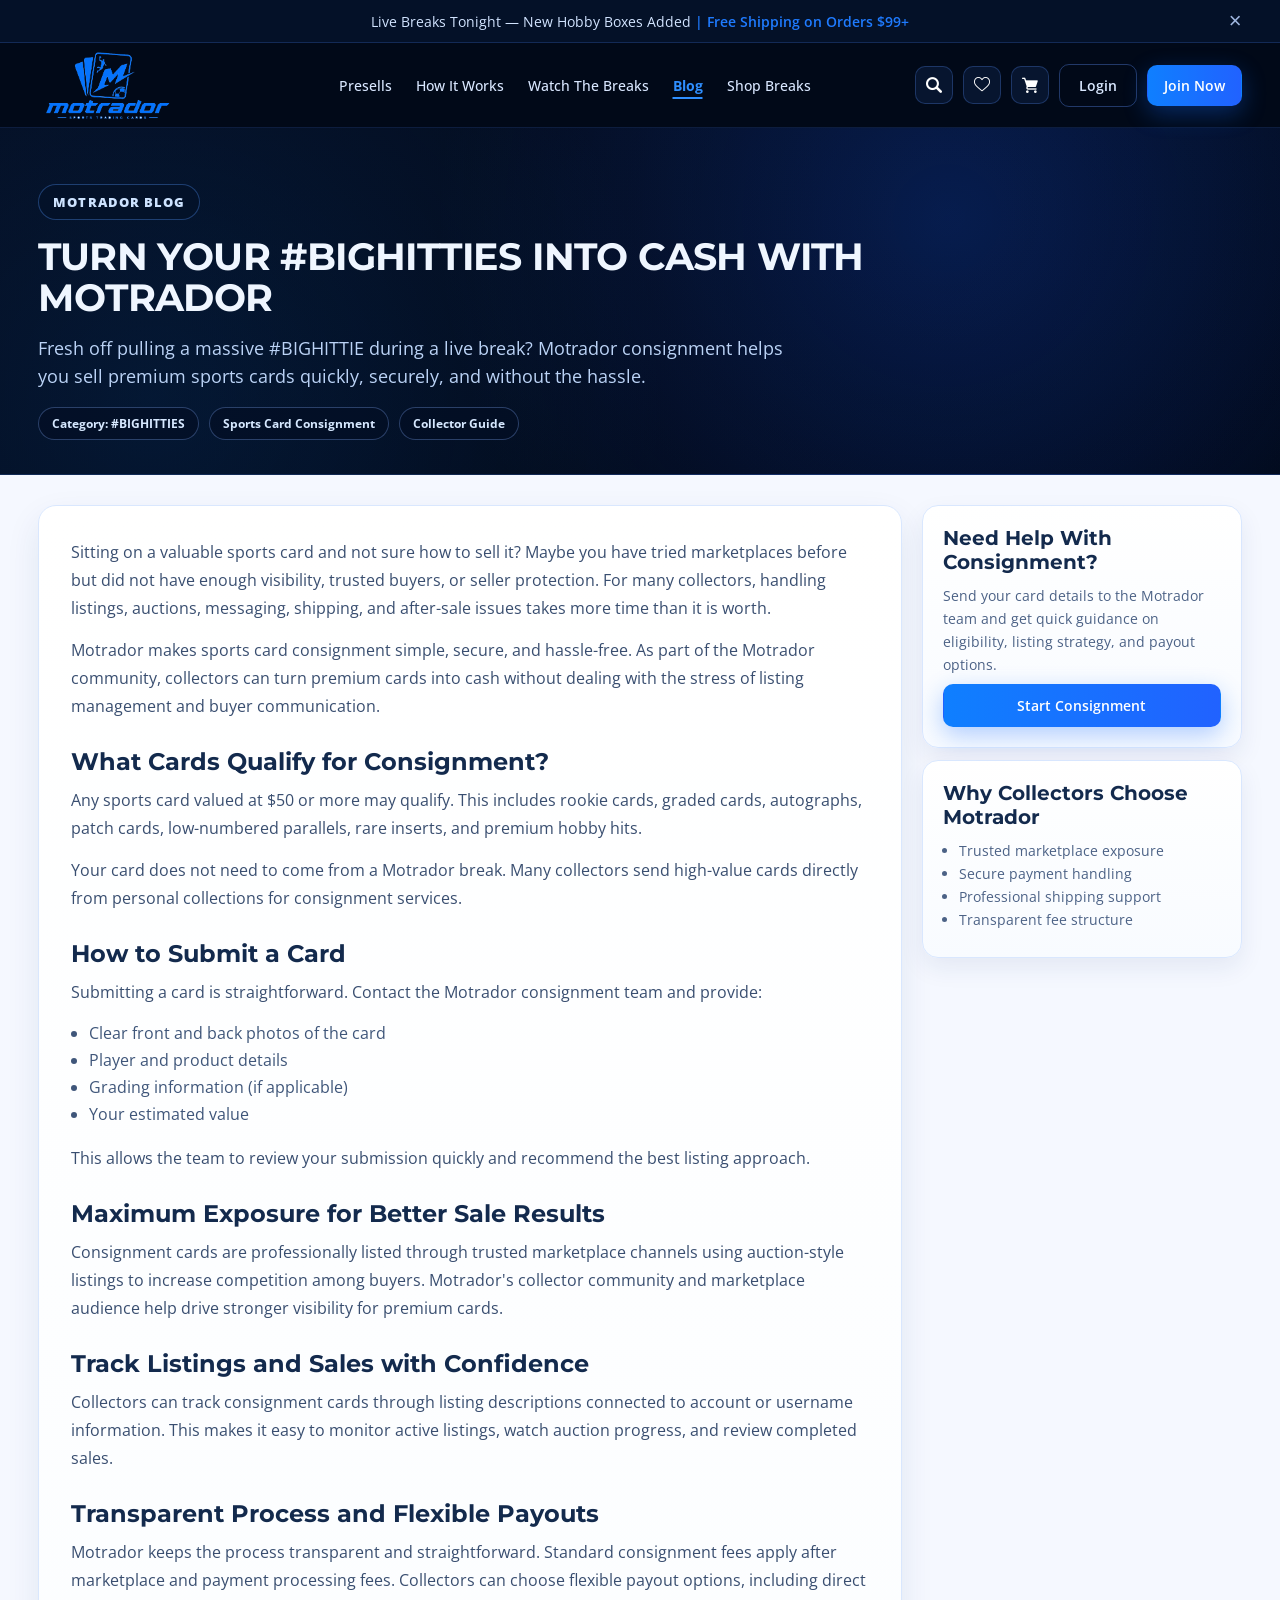
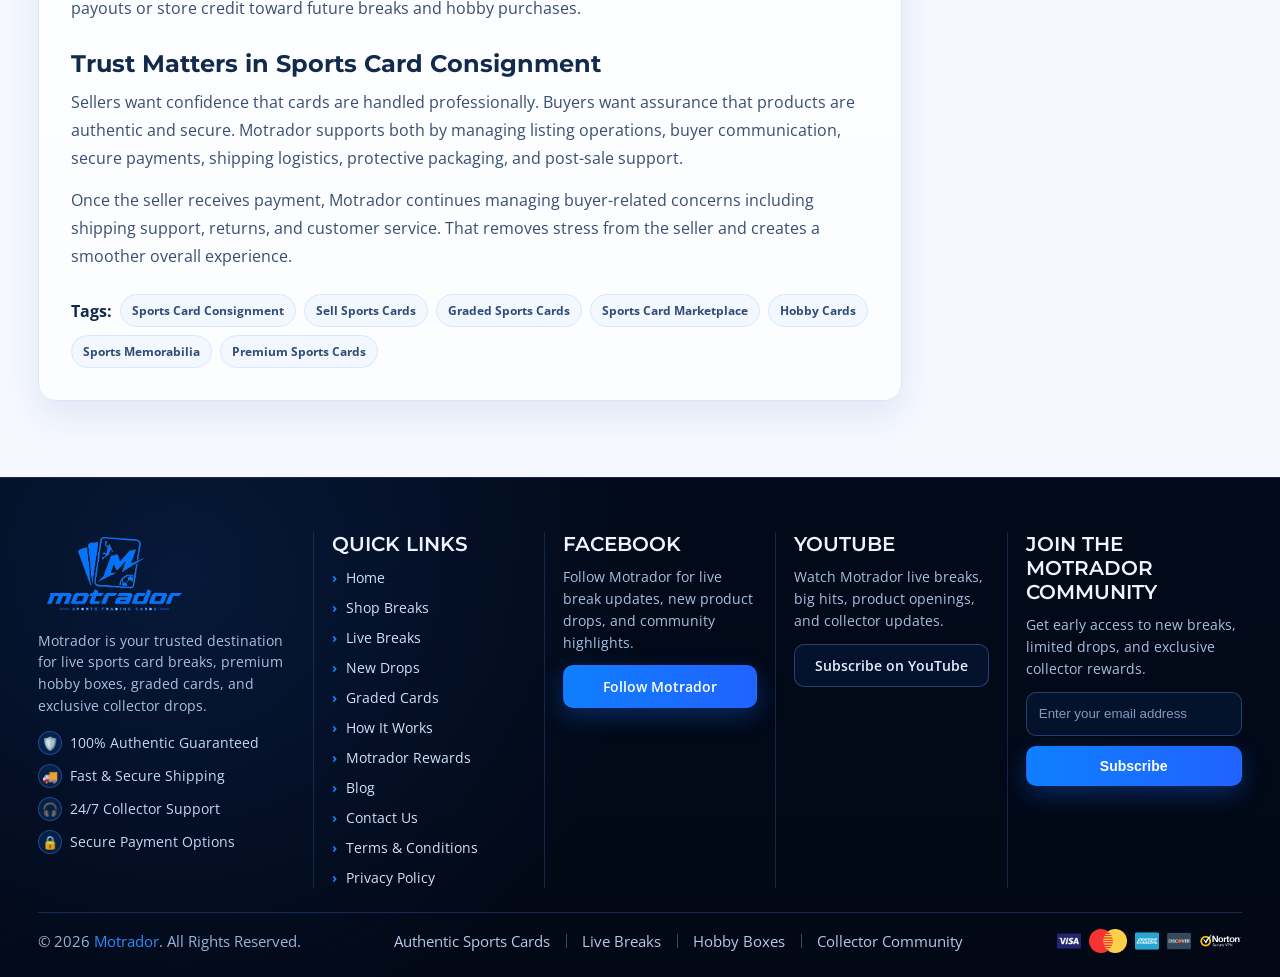
==== blog1.html @ df86a391 "seventh commit" ====
<!DOCTYPE html>
<html lang="en">

<head>
    <meta charset="UTF-8">
    <meta name="viewport" content="width=device-width, initial-scale=1.0">
    <link rel="stylesheet" href="https://unpkg.com/aos@2.3.1/dist/aos.css">
    <link rel="preconnect" href="https://fonts.googleapis.com">
    <link rel="preconnect" href="https://fonts.gstatic.com" crossorigin>
    <link href="https://fonts.googleapis.com/css2?family=Montserrat:ital,wght@0,100..900;1,100..900&display=swap"
        rel="stylesheet">
    <link rel="preconnect" href="https://fonts.googleapis.com">
    <link rel="preconnect" href="https://fonts.gstatic.com" crossorigin>
    <link href="https://fonts.googleapis.com/css2?family=Open+Sans:ital,wght@0,300..800;1,300..800&display=swap"
        rel="stylesheet">
    <link rel="stylesheet" href="./assets/css/styles.css">
    <link rel="stylesheet" href="./assets/css/responsive.css">
    <title>TURN YOUR #BIGHITTIES INTO CASH WITH MOTRADOR</title>
</head>

<body>
    <div class="topbar">
        <div class="container topbar-inner">
            <p>
                Live Breaks Tonight — New Hobby Boxes Added
                <span>| Free Shipping on Orders $99+</span>
            </p>
            <button class="topbar-close" aria-label="Close top announcement">&times;</button>
        </div>
    </div>

    <header class="site-header">
        <div class="container header-inner">
            <a class="brand" href="./index.html">
                <img src="./assets/images/logo.png" alt="Motrador logo">
            </a>

            <button class="menu-toggle" aria-label="Toggle menu" aria-expanded="false" aria-controls="headerMenu">
                <img src="./assets/images/menu.png" alt="Menu" class="menu-toggle-icon">
            </button>

            <div class="header-menu" id="headerMenu">
                <nav class="main-nav" id="mainNav">
                    <a href="./presells.html">Presells</a>
                    <a href="./how-it-works.html">How It Works</a>
                    <a href="#">Watch The Breaks</a>
                    <a href="./blogs.html" class="active">Blog</a>
                    <a href="#">Shop Breaks</a>
                </nav>

                <div class="header-actions">
                    <button class="icon-btn" aria-label="Search">
                        <img src="./assets/images/magnifying-glass.png" alt="Search icon" class="search-btn-icon">
                    </button>
                    <button class="icon-btn" aria-label="Wishlist">
                        <img src="./assets/images/heart.png" alt="Wishlist icon" class="search-btn-icon">
                    </button>
                    <button class="icon-btn cart" aria-label="Cart">
                        <img src="./assets/images/grocery-store.png" alt="Cart icon" class="search-btn-icon">
                    </button>
                    <a class="btn btn-outline" href="#">Login</a>
                    <a class="btn btn-primary small" href="#">Join Now</a>
                </div>
            </div>
        </div>
    </header>

    <main class="blog-single-main">
        <section class="blog-single-hero">
            <div class="container">
                <div class="blog-single-hero-card" data-aos="fade-up">
                    <p class="blog-single-kicker">Motrador Blog</p>
                    <h1>TURN YOUR #BIGHITTIES INTO CASH WITH MOTRADOR</h1>
                    <p class="blog-single-lead">
                        Fresh off pulling a massive #BIGHITTIE during a live break? Motrador consignment helps you
                        sell premium sports cards quickly, securely, and without the hassle.
                    </p>
                    <div class="blog-single-meta">
                        <span>Category: #BIGHITTIES</span>
                        <span>Sports Card Consignment</span>
                        <span>Collector Guide</span>
                    </div>
                </div>
            </div>
        </section>

        <section class="blog-single-content-wrap">
            <div class="container">
                <div class="blog-single-layout">
                    <article class="blog-single-article" data-aos="fade-up" data-aos-delay="60">
                        <p>
                            Sitting on a valuable sports card and not sure how to sell it? Maybe you have tried
                            marketplaces before but did not have enough visibility, trusted buyers, or seller
                            protection. For many collectors, handling listings, auctions, messaging, shipping, and
                            after-sale issues takes more time than it is worth.
                        </p>
                        <p>
                            Motrador makes sports card consignment simple, secure, and hassle-free. As part of the
                            Motrador community, collectors can turn premium cards into cash without dealing with the
                            stress of listing management and buyer communication.
                        </p>

                        <h2>What Cards Qualify for Consignment?</h2>
                        <p>
                            Any sports card valued at $50 or more may qualify. This includes rookie cards, graded
                            cards, autographs, patch cards, low-numbered parallels, rare inserts, and premium hobby
                            hits.
                        </p>
                        <p>
                            Your card does not need to come from a Motrador break. Many collectors send high-value
                            cards directly from personal collections for consignment services.
                        </p>

                        <h2>How to Submit a Card</h2>
                        <p>
                            Submitting a card is straightforward. Contact the Motrador consignment team and provide:
                        </p>
                        <ul>
                            <li>Clear front and back photos of the card</li>
                            <li>Player and product details</li>
                            <li>Grading information (if applicable)</li>
                            <li>Your estimated value</li>
                        </ul>
                        <p>
                            This allows the team to review your submission quickly and recommend the best listing
                            approach.
                        </p>

                        <h2>Maximum Exposure for Better Sale Results</h2>
                        <p>
                            Consignment cards are professionally listed through trusted marketplace channels using
                            auction-style listings to increase competition among buyers. Motrador's collector community
                            and marketplace audience help drive stronger visibility for premium cards.
                        </p>

                        <h2>Track Listings and Sales with Confidence</h2>
                        <p>
                            Collectors can track consignment cards through listing descriptions connected to account or
                            username information. This makes it easy to monitor active listings, watch auction
                            progress, and review completed sales.
                        </p>

                        <h2>Transparent Process and Flexible Payouts</h2>
                        <p>
                            Motrador keeps the process transparent and straightforward. Standard consignment fees apply
                            after marketplace and payment processing fees. Collectors can choose flexible payout
                            options, including direct payouts or store credit toward future breaks and hobby purchases.
                        </p>

                        <h2>Trust Matters in Sports Card Consignment</h2>
                        <p>
                            Sellers want confidence that cards are handled professionally. Buyers want assurance that
                            products are authentic and secure. Motrador supports both by managing listing operations,
                            buyer communication, secure payments, shipping logistics, protective packaging, and
                            post-sale support.
                        </p>
                        <p>
                            Once the seller receives payment, Motrador continues managing buyer-related concerns
                            including shipping support, returns, and customer service. That removes stress from the
                            seller and creates a smoother overall experience.
                        </p>

                        <div class="blog-single-tags">
                            <strong>Tags:</strong>
                            <a href="#">Sports Card Consignment</a>
                            <a href="#">Sell Sports Cards</a>
                            <a href="#">Graded Sports Cards</a>
                            <a href="#">Sports Card Marketplace</a>
                            <a href="#">Hobby Cards</a>
                            <a href="#">Sports Memorabilia</a>
                            <a href="#">Premium Sports Cards</a>
                        </div>
                    </article>

                    <aside class="blog-single-aside" data-aos="fade-up" data-aos-delay="120">
                        <div class="blog-aside-card">
                            <h3>Need Help With Consignment?</h3>
                            <p>
                                Send your card details to the Motrador team and get quick guidance on eligibility,
                                listing strategy, and payout options.
                            </p>
                            <a href="#" class="btn btn-primary">Start Consignment</a>
                        </div>
                        <div class="blog-aside-card">
                            <h3>Why Collectors Choose Motrador</h3>
                            <ul>
                                <li>Trusted marketplace exposure</li>
                                <li>Secure payment handling</li>
                                <li>Professional shipping support</li>
                                <li>Transparent fee structure</li>
                            </ul>
                        </div>
                    </aside>
                </div>
            </div>
        </section>
    </main>

    <footer class="site-footer">
        <div class="container">
            <div class="footer-grid">
                <section class="footer-brand">
                    <img src="./assets/images/logo.png" alt="Motrador logo">

                    <p class="footer-desc">
                        Motrador is your trusted destination for live sports card breaks, premium hobby boxes, graded
                        cards, and exclusive collector drops.
                    </p>
                    <ul class="footer-brand-points">
                        <li><span>🛡️</span>100% Authentic Guaranteed</li>
                        <li><span>🚚</span>Fast &amp; Secure Shipping</li>
                        <li><span>🎧</span>24/7 Collector Support</li>
                        <li><span>🔒</span>Secure Payment Options</li>
                    </ul>
                </section>

                <section class="footer-links">
                    <h4>Quick Links</h4>
                    <ul>
                        <li><a href="./index.html">Home</a></li>
                        <li><a href="#">Shop Breaks</a></li>
                        <li><a href="#">Live Breaks</a></li>
                        <li><a href="#">New Drops</a></li>
                        <li><a href="#">Graded Cards</a></li>
                        <li><a href="./how-it-works.html">How It Works</a></li>
                        <li><a href="#">Motrador Rewards</a></li>
                        <li><a href="./blogs.html">Blog</a></li>
                        <li><a href="#">Contact Us</a></li>
                        <li><a href="#">Terms &amp; Conditions</a></li>
                        <li><a href="#">Privacy Policy</a></li>
                    </ul>
                </section>

                <section class="footer-social">
                    <h4>Facebook</h4>
                    <p>Follow Motrador for live break updates, new product drops, and community highlights.</p>
                    <a href="#" class="btn btn-primary">Follow Motrador</a>
                </section>

                <section class="footer-social">
                    <h4>YouTube</h4>
                    <p>Watch Motrador live breaks, big hits, product openings, and collector updates.</p>
                    <a href="#" class="btn btn-dark">Subscribe on YouTube</a>
                </section>

                <section class="footer-newsletter">
                    <h4>JOIN THE MOTRADOR COMMUNITY</h4>
                    <p>Get early access to new breaks, limited drops, and exclusive collector rewards.</p>
                    <form action="#" method="post">
                        <input type="email" placeholder="Enter your email address" aria-label="Email address">
                        <button type="submit" class="btn btn-primary">Subscribe</button>
                    </form>
                </section>
            </div>

            <div class="footer-bottom">
                <p class="footer-copy">&copy; 2026 <a href="#">Motrador</a>. All Rights Reserved.</p>
                <ul class="footer-bottom-links">
                    <li><a href="#">Authentic Sports Cards</a></li>
                    <li><a href="#">Live Breaks</a></li>
                    <li><a href="#">Hobby Boxes</a></li>
                    <li><a href="#">Collector Community</a></li>
                </ul>
                <div class="footer-payments">
                    <img src="./assets/images/visa.png" alt="Visa">
                    <img src="./assets/images/card.png" alt="Mastercard">
                    <img src="./assets/images/amex.png" alt="American Express">
                    <img src="./assets/images/discover.png" alt="Discover">
                    <img src="./assets/images/nortan.png" alt="Norton Secured">
                </div>
            </div>
        </div>
    </footer>

    <script src="https://unpkg.com/aos@2.3.1/dist/aos.js"></script>
    <script src="./assets/js/index.js"></script>
</body>

</html>
---- assets/css/styles.css ----
* {
    margin: 0;
    padding: 0;
    box-sizing: border-box;
}

body {
    font-family: "Open Sans", sans-serif;
    background: #020917;
    color: #f4f8ff;
}
h1, h2, h3, h4, h5, h6 {
    font-family: "Montserrat", sans-serif;
}
/* Global scrollbar theme */
* {
    scrollbar-width: thin;
    scrollbar-color: #157bff rgba(10, 24, 52, 0.65);
}

*::-webkit-scrollbar {
    width: 8px;
    height: 8px;
}

*::-webkit-scrollbar-track {
    background: rgba(10, 24, 52, 0.65);
}

*::-webkit-scrollbar-thumb {
    background: #157bff;
    border-radius: 999px;
}

*::-webkit-scrollbar-thumb:hover {
    background: #2b8bff;
}

img {
    max-width: 100%;
    height: auto;
}

a {
    color: inherit;
    text-decoration: none;
}

.container {
    width: min(1360px, 94%);
    margin: 0 auto;
}

.topbar {
    background: #041128;
    border-bottom: 1px solid rgba(70, 122, 233, 0.24);
    color: #d2e4ff;
    font-size: 14px;
}

.topbar-inner {
    min-height: 42px;
    display: flex;
    align-items: center;
    justify-content: center;
    position: relative;
    padding: 8px 32px;
}

.topbar p span {
    color: #1f7bff;
    font-weight: 600;
}

.topbar-close {
    position: absolute;
    right: 0;
    top: 50%;
    transform: translateY(-50%);
    border: 0;
    background: transparent;
    color: #9fb6df;
    font-size: 22px;
    cursor: pointer;
}

.site-header {
    position: sticky;
    top: 0;
    z-index: 40;
    background: rgba(2, 10, 26, 0.96);
    backdrop-filter: blur(10px);
    border-bottom: 1px solid rgba(70, 122, 233, 0.18);
}

.header-inner {
    min-height: 84px;
    display: flex;
    align-items: center;
    gap: 28px;
}

.brand {
    display: flex;
    align-items: center;
    min-width: 180px;
}

.brand img {
    height: 75px;
    width: auto;
    display: block;
}

.main-nav {
    display: flex;
    align-items: center;
    gap: 24px;
    flex: 1;
    justify-content: center;
}

.header-menu {
    display: flex;
    align-items: center;
    flex: 1;
    gap: 12px;
}

.main-nav a {
    color: #d9e7ff;
    font-weight: 500;
    font-size: 14px;
    transition: color 0.2s ease;
}

.main-nav a:hover {
    color: #2f8fff;
}

.main-nav a.active {
    color: #2f8fff;
    font-weight: 700;
    text-decoration: underline;
    text-decoration-thickness: 2px;
    text-underline-offset: 6px;
}

.header-actions {
    display: flex;
    align-items: center;
    gap: 10px;
}

.icon-btn {
    width: 38px;
    height: 38px;
    border-radius: 10px;
    border: 1px solid rgba(79, 131, 227, 0.3);
    background: rgba(8, 23, 50, 0.92);
    color: #e7f0ff;
    cursor: pointer;
}

.search-btn-icon {
    width: 16px;
    height: 16px;
    object-fit: contain;
    display: block;
    margin: 0 auto;
}

.icon-btn.cart {
    position: relative;
}

.icon-btn.cart span {
    position: absolute;
    top: -5px;
    right: -5px;
    width: 18px;
    height: 18px;
    border-radius: 50%;
    display: grid;
    place-items: center;
    background: #0f7fff;
    font-size: 13px;
    font-weight: 700;
}

.btn {
    display: inline-flex;
    align-items: center;
    justify-content: center;
    border-radius: 10px;
    padding: 11px 19px;
    font-size: 14px;
    font-weight: 600;
    border: 1px solid transparent;
    transition: 0.2s ease;
}

.btn-outline {
    border-color: rgba(94, 146, 255, 0.35);
    background: transparent;
    color: #d9e8ff;
}

.btn-outline:hover {
    border-color: #2f8fff;
    color: #ffffff;
}

.btn-primary {
    color: #ffffff;
    background: linear-gradient(90deg, #0f7fff 0%, #2162ff 100%);
    box-shadow: 0 8px 24px rgba(21, 109, 255, 0.32);
}

.btn-primary:hover {
    transform: translateY(-1px);
}

.btn-primary.small {
    padding: 10px 16px;
}

.menu-toggle {
    display: none;
    border: 1px solid rgba(101, 157, 255, 0.34);
    background: rgba(9, 25, 57, 0.9);
    color: #e9f2ff;
    border-radius: 8px;
    padding: 9px 12px;
    font-size: 13px;
}

.menu-toggle-icon {
    width: 18px;
    height: 18px;
    object-fit: contain;
    display: block;
}

.hero {
    position: relative;
    padding: 54px 0 28px;
    background:
        radial-gradient(circle at 74% 36%, rgba(20, 90, 255, 0.23), transparent 55%),
        radial-gradient(circle at 10% 75%, rgba(0, 132, 255, 0.16), transparent 42%),
        linear-gradient(180deg, #020a1a 0%, #010714 100%);
}

.hero::after {
    content: "";
    position: absolute;
    inset: 20px 0 auto;
    height: 420px;
    background: linear-gradient(90deg, rgba(7, 17, 40, 0.62), rgba(3, 9, 22, 0));
    pointer-events: none;
}

.hero-inner {
    position: relative;
    z-index: 1;
    display: grid;
    grid-template-columns: 1.1fr 1fr;
    align-items: center;
    gap: 24px;
}

.live-label {
    display: inline-block;
    padding: 8px 14px;
    border-radius: 999px;
    border: 1px solid rgba(84, 149, 255, 0.34);
    background: rgba(4, 18, 42, 0.9);
    font-size: 13px;
    font-weight: 700;
    letter-spacing: 0.7px;
    color: #cde3ff;
    margin-bottom: 20px;
}

.hero h1 {
    font-size: clamp(34px, 5vw, 70px);
    line-height: 1.02;
    letter-spacing: -0.8px;
    margin-bottom: 20px;
    text-transform: uppercase;
    max-width: 680px;
}

.hero h1 span {
    display: block;
    color: #157bff;
}

.hero-subtitle {
    max-width: 560px;
    color: #bbd3f6;
    font-size: 20px;
    line-height: 1.5;
}

.hero-cta {
    margin-top: 30px;
    display: flex;
    gap: 14px;
}

.btn-dark {
    border-color: rgba(95, 142, 230, 0.38);
    color: #e4efff;
    background: rgba(6, 20, 48, 0.88);
}

.btn-dark:hover {
    border-color: #2c8cff;
}

.trust-features {
    margin-top: 28px;
    display: grid;
    grid-template-columns: repeat(3, minmax(0, 1fr));
    gap: 12px;
    max-width: 760px;
}

.trust-item {
    display: flex;
    align-items: center;
    gap: 10px;
    padding: 12px 14px;
    border: 1px solid rgba(78, 133, 235, 0.26);
    border-radius: 12px;
    background: linear-gradient(180deg, rgba(9, 27, 62, 0.82), rgba(4, 16, 40, 0.82));
}

.trust-icon {
    flex-shrink: 0;
    width: 28px;
    height: 28px;
    border-radius: 50%;
    display: grid;
    place-items: center;
    color: #eaf3ff;
    font-size: 13px;
    font-weight: 700;
    border: 1px solid rgba(89, 150, 255, 0.5);
    background: radial-gradient(circle at 30% 20%, #1b86ff, #0a3e8d);
}

.trust-item h4 {
    font-size: 14px;
    line-height: 1.2;
    color: #ecf4ff;
    font-weight: 700;
    text-align: left;
}

.trust-item p {
    font-size: 13px;
    line-height: 1.2;
    color: #9eb9df;
    margin-top: 2px;
    text-align: left;
}

.hero-media {
    position: relative;
}

.hero-media::before {
    content: "";
    position: absolute;
    inset: 14% 10% auto;
    height: 70%;
    background: radial-gradient(circle, rgba(21, 112, 255, 0.2), transparent 68%);
    filter: blur(14px);
    z-index: -1;
}

.hero-media img {
    width: 100%;
    max-width: 460px;
    margin-left: auto;
    display: block;
    filter: drop-shadow(0 16px 36px rgba(0, 0, 0, 0.5));
}

.stats {
    padding: 20px 0 42px;
}

.stats-inner {
    border: 1px solid rgba(64, 118, 220, 0.28);
    border-radius: 18px;
    background: linear-gradient(180deg, rgba(7, 20, 49, 0.92), rgba(3, 11, 29, 0.92));
    display: grid;
    grid-template-columns: repeat(4, 1fr);
    overflow: hidden;
}

.stat-card {
    text-align: center;
    padding: 26px 16px;
    border-right: 1px solid rgba(76, 130, 230, 0.22);
}

.stat-card:last-child {
    border-right: 0;
}

.stat-card h3 {
    font-size: clamp(26px, 2.6vw, 42px);
    color: #eff6ff;
    margin-bottom: 6px;
}

.stat-card p {
    color: #8aa3c7;
    font-size: 15px;
}

.trending-breaks {
    background: #f5f8ff;
    color: #0d1627;
    padding: 64px 0 72px;
}

/* Presells page */
.presells-hero {
    background: #f5f8ff;
    color: #0d1627;
    padding: 46px 0 20px;
}

.presells-hero-inner {
    text-align: center;
}

.presells-kicker {
    display: inline-flex;
    align-items: center;
    gap: 8px;
    font-size: 13px;
    font-weight: 800;
    letter-spacing: 0.8px;
    color: #1f67e5;
    text-transform: uppercase;
    margin-bottom: 10px;
}

.presells-kicker-icon {
    width: 18px;
    height: 18px;
    border-radius: 50%;
    display: grid;
    place-items: center;
    border: 1px solid rgba(31, 103, 229, 0.35);
    background: rgba(31, 103, 229, 0.08);
    font-size: 13px;
}

.presells-title {
    font-size: clamp(36px, 5vw, 62px);
    line-height: 1.02;
    letter-spacing: -1px;
    margin-bottom: 10px;
    text-transform: uppercase;
    color: #0d1627;
}

.presells-subtitle {
    max-width: 760px;
    margin: 0 auto;
    color: #4a5a75;
    font-size: 16px;
    line-height: 1.55;
}

.presells-toolbar {
    margin-top: 18px;
    display: grid;
    grid-template-columns: 260px 1fr;
    gap: 12px;
    align-items: center;
}

.presells-field {
    display: flex;
    align-items: center;
    gap: 10px;
    background: #ffffff;
    border: 1px solid #dbe7fb;
    border-radius: 12px;
    padding: 10px 12px;
    box-shadow: 0 10px 22px rgba(21, 52, 102, 0.06);
}

.presells-field-label {
    color: #5a6f91;
    font-weight: 700;
    font-size: 13px;
    white-space: nowrap;
}

.presells-select {
    width: 100%;
    border: 0;
    outline: none;
    background: transparent;
    font-weight: 700;
    color: #1a2a43;
    font-size: 13px;
}

.presells-search {
    display: flex;
    align-items: center;
    gap: 10px;
    background: #ffffff;
    border: 1px solid #dbe7fb;
    border-radius: 12px;
    padding: 10px 12px;
    box-shadow: 0 10px 22px rgba(21, 52, 102, 0.06);
}

.presells-search-icon {
    width: 24px;
    height: 24px;
    display: block;
    border-radius: 10px;
    display: grid;
    place-items: center;
    /* background: #edf3ff; */
    color: #1f67e5;
    font-size: 13px;
    flex-shrink: 0;
}

.presells-search-input {
    width: 100%;
    border: 0;
    outline: none;
    background: transparent;
    font-size: 13px;
    color: #1a2a43;
    font-weight: 600;
}

.presells-search-input::placeholder {
    color: #7b90b2;
    font-weight: 600;
}

.presells-products {
    background: #f5f8ff;
    padding: 16px 0 28px;
    color: #0d1627;
}

.presells-grid {
    display: grid;
    grid-template-columns: repeat(3, minmax(0, 1fr));
    gap: 14px;
}

.presell-card {
    background: #ffffff;
    border: 1px solid #dbe7fb;
    border-radius: 14px;
    overflow: hidden;
    box-shadow: 0 10px 26px rgba(21, 52, 102, 0.08);
    display: flex;
    flex-direction: column;
    min-height: 100%;
    transition: transform 0.22s ease, box-shadow 0.22s ease, border-color 0.22s ease;
}

.presell-card:hover {
    transform: translateY(-2px);
    border-color: rgba(47, 143, 255, 0.35);
    box-shadow: 0 16px 30px rgba(20, 60, 130, 0.12);
}

.presell-media {
    position: relative;
    height: 190px;
    background: #071a3e;
}

.presell-media img {
    width: 100%;
    height: 100%;
    object-fit: cover;
    display: block;
}

.presell-badge {
    position: absolute;
    left: 10px;
    top: 10px;
    z-index: 2;
    border-radius: 999px;
    padding: 6px 10px;
    font-size: 13px;
    font-weight: 800;
    letter-spacing: 0.4px;
    color: #ffffff;
    text-transform: uppercase;
}

.presell-badge.limited {
    background: #1e67eb;
}

.presell-badge.live {
    background: #f23043;
}

.presell-badge.hot {
    background: #0ea95d;
}

.presell-body {
    padding: 14px;
    display: flex;
    flex-direction: column;
    flex: 1;
}

.presell-title {
    font-size: 18px;
    line-height: 1.2;
    margin-bottom: 8px;
    color: #132542;
}

.presell-desc {
    color: #526885;
    font-size: 13px;
    line-height: 1.5;
    margin-bottom: 12px;
    min-height: 60px;
}

.presell-details {
    display: grid;
    gap: 8px;
    margin-bottom: 12px;
}

.presell-detail {
    display: flex;
    align-items: center;
    gap: 10px;
    background: #f4f8ff;
    border: 1px solid #dce7fa;
    border-radius: 10px;
    padding: 9px 10px;
}

.presell-detail-icon {
    width: 26px;
    height: 26px;
    border-radius: 8px;
    display: grid;
    place-items: center;
    background: #e5efff;
    color: #1968e7;
    font-weight: 900;
    font-size: 13px;
    flex-shrink: 0;
}

/* When used as an image element, render icon cleanly */
img.presell-detail-icon {
    display: block;
    object-fit: contain;
    padding: 3px;
}

.presell-detail-text {
    color: #1a2a43;
    font-weight: 700;
    font-size: 13px;
}

.presell-actions {
    display: grid;
    grid-template-columns: 1fr 1fr;
    gap: 10px;
    margin-top: auto;
}

.presell-btn {
    width: 100%;
    padding: 10px 12px;
    border-radius: 10px;
}

/* Make Presells outline buttons look dark (View Details) */
.presell-card .btn.btn-outline.presell-btn {
    color: #0d1627;
    border-color: rgba(13, 22, 39, 0.55);
    background: rgba(255, 255, 255, 0.55);
}

.presell-card .btn.btn-outline.presell-btn:hover {
    color: #0d1627;
    border-color: rgba(13, 22, 39, 0.75);
    background: rgba(255, 255, 255, 0.75);
    box-shadow: 0 10px 22px rgba(7, 31, 84, 0.12);
}

/* Modern hover effects for Presells buttons (cards + bottom CTA) */
.presell-card .btn,
.presells-cta-card .btn,
.shop-break-card .btn {
    position: relative;
    overflow: hidden;
    isolation: isolate;
    transform: translateY(0);
    transition:
        transform 0.22s ease,
        box-shadow 0.22s ease,
        filter 0.22s ease,
        background-color 0.22s ease,
        border-color 0.22s ease,
        color 0.22s ease;
}

.presell-card .btn::before,
.presells-cta-card .btn::before,
.shop-break-card .btn::before {
    content: "";
    position: absolute;
    inset: -2px;
    background: linear-gradient(
        120deg,
        rgba(255, 255, 255, 0) 30%,
        rgba(255, 255, 255, 0.38) 48%,
        rgba(255, 255, 255, 0) 66%
    );
    transform: translateX(-120%);
    transition: transform 0.55s ease;
    z-index: -1;
}

.presell-card .btn:hover,
.presells-cta-card .btn:hover,
.shop-break-card .btn:hover {
    transform: translateY(-2px);
    box-shadow: 0 16px 30px rgba(20, 60, 130, 0.16);
    filter: saturate(1.08);
}

.presell-card .btn:hover::before,
.presells-cta-card .btn:hover::before,
.shop-break-card .btn:hover::before {
    transform: translateX(120%);
}

.presell-card .btn:active,
.presells-cta-card .btn:active,
.shop-break-card .btn:active {
    transform: translateY(0);
    box-shadow: 0 10px 18px rgba(20, 60, 130, 0.14);
}

.presell-card .btn:focus-visible,
.presells-cta-card .btn:focus-visible,
.shop-break-card .btn:focus-visible {
    outline: 2px solid rgba(21, 123, 255, 0.85);
    outline-offset: 3px;
}

/* Slightly stronger glow for primary buttons */
.presell-card .btn.btn-primary.presell-btn:hover,
.presells-cta-actions .btn.btn-primary:hover {
    box-shadow: 0 18px 36px rgba(15, 127, 255, 0.28);
}

/* Slightly stronger hover for dark outline buttons */
.presells-cta-card .btn.btn-dark:hover {
    box-shadow: 0 18px 36px rgba(7, 31, 84, 0.34);
}

.presells-why {
    background: #f5f8ff;
    padding: 8px 0 28px;
    color: #0d1627;
}

.presells-why-title {
    text-align: center;
    font-size: 20px;
    letter-spacing: 0.5px;
    color: #132542;
    margin-bottom: 12px;
    text-transform: uppercase;
    margin-top: 10px;
    margin-bottom: 15px;
}

.presells-why-grid {
    display: grid;
    grid-template-columns: repeat(5, minmax(0, 1fr));
    gap: 10px;
    background: #ffffff;
    border: 1px solid #dbe7fb;
    border-radius: 14px;
    padding: 12px;
    box-shadow: 0 10px 22px rgba(21, 52, 102, 0.06);
}

.presells-why-item {
    display: flex;
    flex-direction: column;
    gap: 8px;
    align-items: center;
    justify-content: center;
    text-align: center;
    padding: 10px 8px;
    border-radius: 12px;
    background: #f7fbff;
    border: 1px solid #e3eeff;
    color: #203a61;
    font-weight: 700;
    font-size: 13px;
    line-height: 1.3;
}

.presells-why-icon {
    width: 50px;
    height: 50px;
    border-radius: 12px;
    display: block;
    object-fit: contain;
    padding: 6px;
    /* background: linear-gradient(180deg, #1e76ff, #0d59d5); */
    /* box-shadow: 0 10px 18px rgba(30, 118, 255, 0.22); */
}

.presells-cta {
    background: #f5f8ff;
    padding: 0 0 56px;
    color: #0d1627;
}

.presells-cta-card {
    border-radius: 18px;
    border: 1px solid rgba(80, 133, 229, 0.34);
    background:
        radial-gradient(circle at 18% 30%, rgba(41, 126, 255, 0.28), transparent 55%),
        linear-gradient(120deg, #031126 0%, #061b44 52%, #041330 100%);
    color: #f2f6ff;
    overflow: hidden;
    display: grid;
    grid-template-columns: 1.05fr 0.95fr;
    align-items: center;
    min-height: 240px;
    box-shadow: 0 14px 30px rgba(8, 22, 58, 0.35);
}

.presells-cta-content {
    padding: 28px 28px;
}

.presells-cta-content h2 {
    font-size: clamp(22px, 2.3vw, 34px);
    line-height: 1.08;
    letter-spacing: -0.4px;
    margin-bottom: 10px;
    text-transform: uppercase;
}

.presells-cta-content p {
    color: #c4daf9;
    font-size: 16px;
    line-height: 1.45;
    max-width: 520px;
    margin-bottom: 18px;
}

.presells-cta-actions {
    display: flex;
    gap: 10px;
    flex-wrap: wrap;
}

.presells-cta-media {
    padding: 10px 18px 0 0;
    height: 100%;
    display: flex;
    align-items: flex-end;
    justify-content: flex-end;
}

.presells-cta-media img {
    width: 100%;
    max-width: 520px;
    height: 100%;
    object-fit: contain;
    object-position: right bottom;
    opacity: 0.98;
    filter: drop-shadow(0 18px 26px rgba(4, 12, 30, 0.65));
}

/* How it works (how-it-works.html) */
.visually-hidden {
    position: absolute;
    width: 1px;
    height: 1px;
    padding: 0;
    margin: -1px;
    overflow: hidden;
    clip: rect(0, 0, 0, 0);
    white-space: nowrap;
    border: 0;
}

.hiw-main {
    background: #f5f8ff;
    color: #0d1627;
    overflow-x: clip;
    width: 100%;
}

.hiw-main p,
.hiw-main li,
.hiw-main .hiw-lead,
.hiw-main .hiw-join-lead,
.hiw-main .hiw-type-desc,
.hiw-main .hiw-panel-copy,
.hiw-main .hiw-trust-label,
.hiw-main .hiw-card-body {
    overflow-wrap: break-word;
}

.hiw-main .hiw-ship-head h3 {
    min-width: 0;
}

.hiw-hero {
    padding: clamp(32px, 5vw, 56px) 0 clamp(24px, 4vw, 40px);
    background: #ffffff;
    border-bottom: 1px solid #e3eeff;
}

.hiw-hero-inner {
    text-align: center;
    max-width: 900px;
    margin: 0 auto;
}

.hiw-kicker {
    font-size: clamp(11px, 1.8vw, 13px);
    font-weight: 800;
    letter-spacing: 0.12em;
    text-transform: uppercase;
    color: #1f67e5;
    margin-bottom: clamp(8px, 1.5vw, 14px);
}

.hiw-title {
    font-family: "Montserrat", sans-serif;
    font-size: clamp(28px, 4.2vw, 48px);
    line-height: 1.05;
    font-weight: 800;
    text-transform: uppercase;
    letter-spacing: -0.02em;
    color: #0d1627;
    margin-bottom: clamp(10px, 2vw, 16px);
}

.hiw-lead {
    font-size: clamp(15px, 1.9vw, 18px);
    line-height: 1.6;
    color: #4a5a75;
    max-width: 640px;
    margin: 0 auto;
}

.hiw-fundamentals {
    padding: clamp(28px, 4vw, 48px) 0 clamp(20px, 3vw, 36px);
}

.hiw-card-grid,
.hiw-types-grid,
.hiw-split-grid,
.hiw-ship-grid,
.hiw-trust-grid {
    min-width: 0;
}

.hiw-card,
.hiw-type,
.hiw-panel,
.hiw-ship-col {
    min-width: 0;
}

.hiw-card-grid {
    display: grid;
    grid-template-columns: repeat(4, minmax(0, 1fr));
    gap: clamp(14px, 2vw, 22px);
}

.hiw-card {
    background: #ffffff;
    border: 1px solid #dbe7fb;
    border-radius: 14px;
    padding: clamp(16px, 2.2vw, 22px);
    box-shadow: 0 10px 26px rgba(21, 52, 102, 0.06);
    display: flex;
    flex-direction: column;
    gap: 12px;
    min-height: 100%;
}

.hiw-card-icon-wrap {
    width: 52px;
    height: 52px;
    border-radius: 12px;
    background: rgba(31, 103, 229, 0.08);
    border: 1px solid rgba(31, 103, 229, 0.2);
    display: grid;
    place-items: center;
    flex-shrink: 0;
}

.hiw-card-icon {
    width: 28px;
    height: 28px;
    object-fit: contain;
    display: block;
}

.hiw-card-title {
    font-family: "Montserrat", sans-serif;
    font-size: clamp(14px, 1.5vw, 17px);
    font-weight: 800;
    text-transform: uppercase;
    letter-spacing: 0.04em;
    color: #1f67e5;
    line-height: 1.25;
}

.hiw-card-body {
    font-size: clamp(13px, 1.35vw, 15px);
    line-height: 1.55;
    color: #2c3a52;
}

.hiw-card-body p + p,
.hiw-card-body p + ul,
.hiw-card-body ul + p {
    margin-top: 10px;
}

.hiw-checklist {
    list-style: none;
    margin: 8px 0 0;
    padding: 0;
}

.hiw-checklist li {
    position: relative;
    padding-left: 22px;
    margin-bottom: 6px;
    font-weight: 600;
    color: #1a2a43;
    line-height: 20px;
}

.hiw-checklist li::before {
    content: "";
    position: absolute;
    left: 0;
    top: 0.45em;
    width: 7px;
    height: 7px;
    border-radius: 50%;
    background: #1f67e5;
    box-shadow: 0 0 0 2px rgba(31, 103, 229, 0.2);
}

.hiw-checklist--two {
    display: grid;
    grid-template-columns: repeat(2, minmax(0, 1fr));
    gap: 4px 16px;
}

.hiw-numlist {
    list-style: none;
    counter-reset: hiwstep;
    margin: 10px 0 0;
    padding: 0;
}

.hiw-numlist > li {
    counter-increment: hiwstep;
    position: relative;
    padding-left: 36px;
    margin-bottom: 10px;
    min-height: 28px;
    display: flex;
    align-items: center;
    font-weight: 600;
    color: #1a2a43;
}

.hiw-numlist > li::before {
    content: counter(hiwstep);
    position: absolute;
    left: 0;
    top: 50%;
    transform: translateY(-50%);
    width: 22px;
    height: 22px;
    border-radius: 50%;
    background: #1f67e5;
    color: #fff;
    font-size: 12px;
    font-weight: 800;
    display: grid;
    place-items: center;
    font-family: "Montserrat", sans-serif;
}

.hiw-numlist-label {
    font-size: clamp(13px, 1.35vw, 15px);
    line-height: normal;
}

.hiw-types {
    padding: clamp(24px, 3.5vw, 44px) 0 clamp(32px, 4vw, 52px);
}

.hiw-section-title {
    font-family: "Montserrat", sans-serif;
    text-align: center;
    font-size: clamp(22px, 2.8vw, 34px);
    font-weight: 800;
    text-transform: uppercase;
    letter-spacing: 0.06em;
    color: #0d1627;
    margin-bottom: clamp(20px, 3vw, 32px);
}

.hiw-types-grid {
    display: grid;
    grid-template-columns: repeat(6, minmax(0, 1fr));
    gap: clamp(12px, 1.8vw, 18px);
}

.hiw-type {
    background: #ffffff;
    border: 1px solid #dbe7fb;
    border-radius: 14px;
    padding: clamp(14px, 2vw, 20px);
    text-align: center;
    box-shadow: 0 8px 22px rgba(21, 52, 102, 0.05);
    display: flex;
    flex-direction: column;
    align-items: center;
    gap: 10px;
    min-height: 100%;
}

.hiw-type-icon {
    width: 56px;
    height: 56px;
    border-radius: 14px;
    /* background: rgba(31, 103, 229, 0.1); */
    /* border: 1px solid rgba(31, 103, 229, 0.22); */
    display: grid;
    place-items: center;
    overflow: hidden;
    margin-bottom: 10px;
}

.hiw-type-icon img {
    width: 100%;
    height: 100%;
    object-fit: contain;
    display: block;
    padding: 6px;
}

.hiw-type-title {
    font-family: "Montserrat", sans-serif;
    font-size: clamp(13px, 1.35vw, 15px);
    font-weight: 800;
    color: #0d1627;
    line-height: 1.25;
}

.hiw-type-desc {
    font-size: clamp(12px, 1.25vw, 14px);
    line-height: 1.5;
    color: #4a5a75;
    flex: 1;
}

.hiw-example {
    margin-top: auto;
    width: 100%;
    text-align: left;
    padding: 10px 12px;
    border-radius: 10px;
    background: #e8f2ff;
    border: 1px solid #c8dcf8;
    font-size: clamp(12px, 1.2vw, 13px);
    color: #203a61;
}

.hiw-example strong {
    display: block;
    font-size: 11px;
    text-transform: uppercase;
    letter-spacing: 0.08em;
    color: #1f67e5;
    margin-bottom: 4px;
}

.hiw-example p {
    margin: 0;
    line-height: 1.45;
}

.hiw-split {
    padding: 0 0 clamp(28px, 4vw, 48px);
}

.hiw-split-grid {
    display: grid;
    grid-template-columns: repeat(2, minmax(0, 1fr));
    gap: clamp(16px, 2.2vw, 24px);
}

.hiw-panel {
    background: #ffffff;
    border: 1px solid #dbe7fb;
    border-radius: 16px;
    overflow: hidden;
    display: grid;
    grid-template-columns: minmax(0, 1fr) minmax(0, 1.15fr);
    align-items: stretch;
    min-height: 0;
    box-shadow: 0 12px 28px rgba(21, 52, 102, 0.07);
}

.hiw-panel-media {
    background: #071a3e;
    min-height: 200px;
    display: flex;
    align-items: center;
    justify-content: center;
    padding: 16px;
}

.hiw-panel-media img {
    max-width: 100%;
    max-height: 220px;
    width: auto;
    height: auto;
    object-fit: contain;
    filter: drop-shadow(0 12px 20px rgba(0, 0, 0, 0.35));
}

.hiw-panel-media--icon {
    background: linear-gradient(160deg, #0a1f4a 0%, #06132f 100%);
}

.hiw-panel-media--icon img {
    max-height: 140px;
    opacity: 0.95;
}

.hiw-panel-copy {
    padding: clamp(18px, 2.5vw, 26px);
    font-size: clamp(13px, 1.4vw, 15px);
    line-height: 1.55;
    color: #2c3a52;
}

.hiw-panel-title {
    font-family: "Montserrat", sans-serif;
    font-size: clamp(16px, 1.8vw, 20px);
    font-weight: 800;
    text-transform: uppercase;
    letter-spacing: 0.04em;
    color: #0d1627;
    margin-bottom: 12px;
}

.hiw-panel-copy p {
    margin-bottom: 10px;
}

.hiw-shipping {
    padding: clamp(8px, 2vw, 20px) 0 clamp(36px, 5vw, 56px);
}

.hiw-ship-grid {
    display: grid;
    grid-template-columns: repeat(3, minmax(0, 1fr));
    gap: clamp(16px, 2.2vw, 24px);
}

.hiw-ship-col {
    background: #ffffff;
    border: 1px solid #dbe7fb;
    border-radius: 14px;
    padding: clamp(18px, 2.4vw, 24px);
    box-shadow: 0 10px 24px rgba(21, 52, 102, 0.06);
}

.hiw-ship-head {
    display: flex;
    align-items: center;
    gap: 12px;
    margin-bottom: 14px;
}

.hiw-ship-head h3 {
    font-family: "Montserrat", sans-serif;
    font-size: clamp(15px, 1.6vw, 18px);
    font-weight: 800;
    text-transform: uppercase;
    letter-spacing: 0.03em;
    color: #0d1627;
}

.hiw-ship-iconimg {
    width: 40px;
    height: 40px;
    /* border-radius: 12px; */
    object-fit: cover;
    /* border: 1px solid #dbe7fb; */
    flex-shrink: 0;
}

.hiw-ship-col > p,
.hiw-ship-foot {
    font-size: clamp(13px, 1.35vw, 15px);
    line-height: 1.55;
    color: #2c3a52;
}

.hiw-ship-intro {
    font-weight: 600;
    margin-bottom: 8px;
}

.hiw-ship-photo {
    margin-top: 14px;
    border-radius: 12px;
    overflow: hidden;
    border: 1px solid #e3eeff;
    background: #f7fbff;
    padding: clamp(12px, 2.2vw, 25px);
}

.hiw-ship-photo img {
    display: block;
    width: 100%;
    height: auto;
    max-height: 160px;
    object-fit: contain;
    margin: 0 auto;
}

.hiw-ship-foot {
    margin-top: 12px;
    margin-bottom: 0;
}

.hiw-content-wrap {
    display: grid;
    grid-template-columns: minmax(0, 1fr) minmax(100px, min(40%, 200px));
    gap: clamp(14px, 2.4vw, 22px);
    align-items: start;
}

.hiw-content-wrap .hiw-ship-photo {
    margin-top: 0;
}

.hiw-trust {
    background: #f5f8ff;
    color: #0d1627;
    padding: clamp(28px, 4vw, 52px) 0 clamp(36px, 5vw, 64px);
    border-top: 1px solid rgba(31, 103, 229, 0.1);
}

.hiw-trust-heading {
    font-family: "Montserrat", sans-serif;
    text-align: center;
    font-size: clamp(20px, 2.4vw, 30px);
    font-weight: 800;
    letter-spacing: -0.02em;
    text-transform: uppercase;
    color: #0d1627;
    margin: 0 0 clamp(18px, 2.5vw, 26px);
}

.hiw-trust-panel {
    background: #ffffff;
    border: 1px solid #dbe7fb;
    border-radius: 18px;
    padding: clamp(16px, 2.2vw, 22px);
    box-shadow: 0 14px 36px rgba(21, 52, 102, 0.07);
}

.hiw-trust-grid {
    list-style: none;
    margin: 0;
    padding: 0;
    display: grid;
    grid-template-columns: repeat(3, minmax(0, 1fr));
    gap: clamp(10px, 1.4vw, 14px);
}

.hiw-trust-item {
    display: flex;
    flex-direction: row;
    align-items: center;
    gap: 14px;
    padding: clamp(12px, 1.6vw, 16px) clamp(14px, 1.8vw, 18px);
    text-align: left;
    background: linear-gradient(180deg, #fbfdff 0%, #f4f9ff 100%);
    border: 1px solid #e3eeff;
    border-radius: 14px;
    transition:
        border-color 0.2s ease,
        box-shadow 0.2s ease,
        transform 0.2s ease;
}

.hiw-trust-item:hover {
    border-color: rgba(31, 103, 229, 0.35);
    box-shadow: 0 8px 20px rgba(31, 103, 229, 0.1);
    transform: translateY(-1px);
}

.hiw-trust-icon-wrap {
    flex-shrink: 0;
    width: 48px;
    height: 48px;
    border-radius: 12px;
    display: grid;
    place-items: center;
    background: linear-gradient(145deg, rgba(31, 103, 229, 0.12) 0%, rgba(31, 103, 229, 0.06) 100%);
    border: 1px solid rgba(31, 103, 229, 0.18);
}

.hiw-trust-icon {
    width: 26px;
    height: 26px;
    object-fit: contain;
    display: block;
}

.hiw-trust-icon--photo {
    width: 28px;
    height: 28px;
    object-fit: contain;
    padding: 0;
}

.hiw-trust-label {
    font-size: clamp(13px, 1.25vw, 15px);
    font-weight: 700;
    line-height: 1.35;
    color: #1a2a43;
    letter-spacing: 0.01em;
    min-width: 0;
    flex: 1;
}

.hiw-cta {
    background: #f5f8ff;
    padding: clamp(20px, 3.5vw, 48px) 0 clamp(40px, 5vw, 64px);
}

/* Join CTA — light card, matches HIW page (replaces old presells-style block) */
.hiw-join-wrap {
    background: linear-gradient(180deg, #e8f0ff 0%, #f5f8ff 45%, #f5f8ff 100%);
    border-top: 1px solid rgba(31, 103, 229, 0.12);
}

.hiw-join-card {
    display: grid;
    grid-template-columns: minmax(0, 1.12fr) minmax(220px, 0.78fr);
    align-items: stretch;
    gap: 0;
    min-width: 0;
    background: #ffffff;
    border: 1px solid #dbe7fb;
    border-radius: 20px;
    overflow: hidden;
    box-shadow:
        0 4px 0 rgba(255, 255, 255, 0.75) inset,
        0 24px 48px rgba(21, 52, 102, 0.1);
}

.hiw-join-body {
    padding: clamp(26px, 4vw, 44px) clamp(22px, 3vw, 40px);
    display: flex;
    flex-direction: column;
    justify-content: center;
    gap: clamp(12px, 2vw, 16px);
    min-width: 0;
}

.hiw-join-body h2 {
    font-family: "Montserrat", sans-serif;
    font-size: clamp(22px, 2.8vw, 34px);
    font-weight: 800;
    line-height: 1.12;
    letter-spacing: -0.02em;
    text-transform: uppercase;
    color: #0d1627;
    margin: 0;
}

.hiw-join-lead {
    margin: 0;
    font-size: clamp(14px, 1.45vw, 17px);
    line-height: 1.55;
    color: #4a5a75;
    max-width: 34em;
}

.hiw-join-actions {
    display: flex;
    flex-wrap: wrap;
    align-items: center;
    gap: 12px;
    margin-top: 6px;
}

.hiw-join-btn-primary {
    display: inline-flex;
    align-items: center;
    justify-content: center;
    gap: 10px;
}

.hiw-join-arrow {
    font-size: 1.1em;
    line-height: 1;
}

.hiw-join-btn-secondary {
    display: inline-flex;
    align-items: center;
    justify-content: center;
    text-decoration: none;
    border: 1px solid rgba(19, 37, 66, 0.22);
    background: #f7fbff;
    color: #132542;
    border-radius: 10px;
    padding: 11px 19px;
    font-size: 14px;
    font-weight: 600;
    transition:
        border-color 0.2s ease,
        background-color 0.2s ease,
        color 0.2s ease,
        transform 0.2s ease;
}

.hiw-join-btn-secondary:hover {
    border-color: #1f67e5;
    background: #ffffff;
    color: #0f4ec4;
    transform: translateY(-1px);
}

.hiw-join-visual {
    position: relative;
    min-height: 220px;
    background:
        radial-gradient(ellipse 90% 80% at 70% 40%, rgba(31, 103, 229, 0.14), transparent 65%),
        linear-gradient(145deg, #f0f6ff 0%, #e4edff 100%);
    border-left: 1px solid #e3eeff;
    display: flex;
    align-items: center;
    justify-content: center;
    padding: clamp(20px, 3vw, 32px);
}

.hiw-join-visual img {
    width: auto;
    max-width: min(100%, 280px);
    height: auto;
    max-height: min(320px, 52vw);
    object-fit: contain;
    border-radius: 14px;
    box-shadow:
        0 20px 40px rgba(13, 34, 78, 0.18),
        0 0 0 1px rgba(255, 255, 255, 0.65) inset;
}

.section-label {
    position: relative;
    width: fit-content;
    margin: 0 auto 10px;
    padding: 0 56px;
    color: #1f67e5;
    font-size: 13px;
    font-weight: 700;
    letter-spacing: 0.8px;
    text-align: center;
}

.section-label::before,
.section-label::after {
    content: "";
    position: absolute;
    top: 50%;
    width: 42px;
    height: 1px;
    background: linear-gradient(90deg, rgba(31, 103, 229, 0.15), rgba(31, 103, 229, 0.8));
    transform: translateY(-50%);
}

.section-label::before {
    left: 0;
}

.section-label::after {
    right: 0;
    transform: translateY(-50%) scaleX(-1);
}

.section-title {
    text-align: center;
    font-size: clamp(26px, 2.7vw, 42px);
    line-height: 1.1;
    margin-bottom: 12px;
}

.section-subtitle {
    text-align: center;
    max-width: 740px;
    margin: 0 auto;
    color: #4a5a75;
    font-size: 18px;
    line-height: 1.5;
}

.category-filters {
    margin-top: 30px;
    display: flex;
    justify-content: center;
    flex-wrap: wrap;
    gap: 10px;
}

.filter-pill {
    display: inline-flex;
    align-items: center;
    gap: 7px;
    border: 1px solid #d7e3fb;
    background: #edf3ff;
    color: #344867;
    font-weight: 600;
    border-radius: 999px;
    padding: 10px 16px;
    cursor: pointer;
    transition:
        color 0.2s ease,
        background-color 0.2s ease,
        border-color 0.2s ease,
        box-shadow 0.2s ease,
        transform 0.2s ease;
}

.filter-pill:hover {
    transform: translateY(-2px);
    box-shadow: 0 6px 18px rgba(15, 102, 232, 0.14);
}

.filter-pill:hover:not(.active) {
    color: #0f66e8;
    border-color: #b7d1ff;
    background: #e3eeff;
}

.filter-pill.active {
    color: #0f66e8;
    border-color: #b7d1ff;
    background: #e3eeff;
}

.filter-pill.active:hover {
    background: #d6e6ff;
    border-color: #9bbfff;
    box-shadow: 0 8px 22px rgba(15, 102, 232, 0.2);
}

.filter-pill:focus-visible {
    outline: 2px solid #0f66e8;
    outline-offset: 3px;
}

.filter-pill:active {
    transform: translateY(0);
    box-shadow: 0 2px 8px rgba(15, 102, 232, 0.12);
}

.pill-icon {
    font-size: 14px;
    line-height: 1;
}

.breaks-grid {
    margin-top: 28px;
    display: grid;
    grid-template-columns: repeat(3, minmax(0, 1fr));
    gap: 16px;
}

.break-card {
    background: #ffffff;
    border: 1px solid #dfe8f8;
    border-radius: 14px;
    overflow: hidden;
    box-shadow: 0 8px 28px rgba(16, 37, 75, 0.08);
    display: flex;
    flex-direction: column;
}

.break-card.is-hidden {
    display: none !important;
}

.card-media {
    position: relative;
    height: 190px;
    background: #061127;
}

.card-media img {
    width: 100%;
    height: 100%;
    object-fit: cover;
    opacity: 0.78;
}

.status-badge,
.sport-badge {
    position: absolute;
    z-index: 1;
    border-radius: 999px;
    font-size: 13px;
    font-weight: 700;
    letter-spacing: 0.3px;
    padding: 6px 10px;
}

.status-badge {
    left: 10px;
    top: 10px;
    color: #ffffff;
}

.status-badge.featured {
    background: #1e67eb;
}

.status-badge.live {
    background: #f23043;
}

.status-badge.soon {
    background: #0ea95d;
}

.sport-badge {
    right: 10px;
    top: 10px;
    color: #e7efff;
    background: rgba(4, 15, 36, 0.75);
    border: 1px solid rgba(117, 156, 228, 0.35);
}

.card-body {
    padding: 14px;
    display: flex;
    flex-direction: column;
    flex: 1;
}

.card-body h3 {
    font-size: 19px;
    line-height: 1.2;
    margin-bottom: 10px;
}

.card-meta {
    display: grid;
    grid-template-columns: repeat(3, minmax(0, 1fr));
    gap: 8px;
    margin-bottom: 14px;
}

.meta-item {
    display: flex;
    align-items: center;
    gap: 8px;
    background: #f4f8ff;
    border: 1px solid #dce7fa;
    border-radius: 10px;
    padding: 9px 8px;
}

.meta-icon {
    width: 24px;
    height: 24px;
    border-radius: 7px;
    display: grid;
    place-items: center;
    background: #e5efff;
    color: #1968e7;
    font-size: 13px;
    font-weight: 700;
    flex-shrink: 0;
}

.meta-text small {
    display: block;
    color: #6b7e9d;
    font-size: 13px;
    line-height: 1.1;
}

.meta-text strong {
    display: block;
    color: #1a2a43;
    font-size: 13px;
    line-height: 1.2;
    margin-top: 2px;
}

.btn.wide {
    position: relative;
    overflow: hidden;
    width: 100%;
    text-align: center;
    margin-top: auto;
    transform: translateY(0);
    transition: transform 0.28s ease, box-shadow 0.28s ease, filter 0.28s ease;
}

.btn.wide::before {
    content: "";
    position: absolute;
    top: 0;
    left: -130%;
    width: 120%;
    height: 100%;
    background: linear-gradient(
        110deg,
        rgba(255, 255, 255, 0) 15%,
        rgba(255, 255, 255, 0.32) 48%,
        rgba(255, 255, 255, 0) 85%
    );
    transform: skewX(-20deg);
    transition: left 0.5s ease;
}

.break-card .btn.wide:hover {
    transform: translateY(-2px);
    box-shadow: 0 12px 24px rgba(18, 88, 214, 0.34);
    filter: saturate(1.08);
}

.break-card .btn.wide:hover::before {
    left: 120%;
}

.break-card .btn.wide:active {
    transform: translateY(0);
    box-shadow: 0 5px 12px rgba(18, 88, 214, 0.28);
}

.feature-strip {
    margin-top: 14px;
    padding: 6px;
    border-radius: 16px;
    background: linear-gradient(180deg, #e7efff, #edf4ff);
    display: grid;
    grid-template-columns: repeat(4, minmax(0, 1fr));
    gap: 8px;
}

.feature-item {
    display: flex;
    align-items: flex-start;
    gap: 12px;
    padding: 16px 14px;
    background: #ffffff;
    border: 1px solid #d9e6fb;
    border-radius: 12px;
    box-shadow: 0 6px 16px rgba(21, 52, 102, 0.07);
}

.feature-icon {
    width: 34px;
    height: 34px;
    border-radius: 10px;
    display: grid;
    place-items: center;
    flex-shrink: 0;
    background: linear-gradient(180deg, #1e76ff, #0d59d5);
    color: #eef4ff;
    font-size: 15px;
    font-weight: 700;
    box-shadow: 0 8px 16px rgba(30, 118, 255, 0.28);
}

.feature-item h4 {
    font-size: 14px;
    line-height: 1.2;
    color: #1c2d4a;
    margin-bottom: 5px;
}

.feature-item p {
    color: #627492;
    font-size: 13px;
    line-height: 1.4;
}

.breaks-cta {
    margin-top: 20px;
    position: relative;
    border-radius: 18px;
    overflow: hidden;
    border: 1px solid rgba(80, 133, 229, 0.34);
    background:
        radial-gradient(circle at 18% 20%, rgba(41, 126, 255, 0.3), transparent 55%),
        linear-gradient(120deg, #031126 0%, #061b44 52%, #041330 100%);
    color: #f2f6ff;
    display: grid;
    grid-template-columns: 1.05fr 0.95fr;
    align-items: center;
    min-height: 220px;
    box-shadow: 0 14px 30px rgba(8, 22, 58, 0.35);
}

.breaks-cta::after {
    content: "";
    position: absolute;
    right: 48%;
    top: 14%;
    width: 1px;
    height: 72%;
    background: linear-gradient(180deg, transparent, rgba(131, 174, 255, 0.5), transparent);
}

.breaks-cta-content {
    position: relative;
    z-index: 1;
    padding: 32px;
}

.breaks-cta-content h3 {
    font-size: clamp(22px, 2.1vw, 34px);
    line-height: 1.08;
    letter-spacing: -0.4px;
    margin-bottom: 12px;
    max-width: 560px;
}

.breaks-cta-content p {
    color: #c4daf9;
    font-size: 16px;
    line-height: 1.45;
    max-width: 500px;
    margin-bottom: 20px;
}

.breaks-cta-content .btn {
    position: relative;
    isolation: isolate;
    padding-inline: 22px;
    background-size: 170% 170%;
    background-position: 0% 50%;
    box-shadow: 0 10px 20px rgba(22, 108, 255, 0.3);
    transition: transform 0.25s ease, box-shadow 0.25s ease, background-position 0.35s ease;
}

.breaks-cta-content .btn::after {
    content: "";
    position: absolute;
    inset: -3px;
    border-radius: inherit;
    border: 1px solid rgba(131, 183, 255, 0.58);
    opacity: 0;
    transform: scale(0.96);
    transition: opacity 0.28s ease, transform 0.28s ease;
    z-index: -1;
}

.breaks-cta-content .btn:hover {
    background-position: 100% 50%;
    transform: translateY(-2px) scale(1.02);
    box-shadow:
        0 12px 24px rgba(22, 108, 255, 0.36),
        0 0 0 6px rgba(38, 132, 255, 0.14);
}

.breaks-cta-content .btn:hover::after {
    opacity: 1;
    transform: scale(1);
}

.breaks-cta-content .btn:active {
    transform: translateY(0) scale(0.99);
}

.breaks-cta img {
    position: relative;
    z-index: 1;
    width: 100%;
    height: 100%;
    object-fit: contain;
    object-position: right center;
    padding: 12px 16px 0 0;
    opacity: 0.97;
    filter: drop-shadow(0 18px 26px rgba(4, 12, 30, 0.65));
}

.why-collect {
    padding: 64px 0 80px;
    background:
        radial-gradient(circle at 15% 18%, rgba(32, 115, 255, 0.18), transparent 38%),
        radial-gradient(circle at 82% 84%, rgba(21, 101, 255, 0.16), transparent 36%),
        linear-gradient(180deg, #010714 0%, #010d20 100%);
}

.why-collect .section-label {
    color: #2d86ff;
}

.why-collect .section-label::before,
.why-collect .section-label::after {
    background: linear-gradient(90deg, rgba(45, 134, 255, 0.15), rgba(45, 134, 255, 0.95));
}

.why-title {
    text-align: center;
    font-size: clamp(28px, 3vw, 50px);
    line-height: 1.08;
    text-transform: uppercase;
    margin-bottom: 12px;
}

.why-subtitle {
    text-align: center;
    max-width: 840px;
    margin: 0 auto;
    color: #afc9f2;
    font-size: 18px;
    line-height: 1.55;
}

.why-grid {
    margin-top: 28px;
    display: grid;
    grid-template-columns: repeat(3, minmax(0, 1fr));
    gap: 10px;
}

.why-card {
    border: 1px solid rgba(82, 136, 235, 0.28);
    border-radius: 14px;
    padding: 20px 16px;
    background: linear-gradient(180deg, rgba(9, 25, 56, 0.75), rgba(4, 15, 37, 0.75));
    min-height: 205px;
    transition: transform 0.22s ease, border-color 0.22s ease, box-shadow 0.22s ease;
}

.why-card:hover {
    transform: translateY(-2px);
    border-color: rgba(80, 148, 255, 0.48);
    box-shadow: 0 10px 24px rgba(8, 30, 74, 0.35);
}

.why-icon {
    width: 46px;
    height: 46px;
    border-radius: 12px;
    display: grid;
    place-items: center;
    margin-bottom: 12px;
    font-size: 20px;
    background: linear-gradient(180deg, rgba(22, 114, 255, 0.25), rgba(8, 44, 109, 0.32));
    border: 1px solid rgba(101, 158, 255, 0.48);
}

.why-card h3 {
    font-size: 22px;
    letter-spacing: 0.2px;
    margin-bottom: 8px;
}

.why-card p {
    color: #9eb9e1;
    line-height: 1.45;
    font-size: 14px;
}

.why-cta {
    margin-top: 16px;
    border: 1px solid rgba(82, 136, 235, 0.35);
    border-radius: 16px;
    overflow: hidden;
    background: linear-gradient(90deg, rgba(3, 18, 45, 0.95), rgba(4, 30, 75, 0.95));
    display: grid;
    grid-template-columns: 1fr 0.95fr;
    align-items: center;
}

.why-cta-content {
    padding: 24px;
}

.why-cta-content h3 {
    font-size: clamp(24px, 2.4vw, 38px);
    line-height: 1.06;
    margin-bottom: 10px;
    text-transform: uppercase;
}

.why-cta-content h3 span {
    color: #1a84ff;
}

.why-cta-content p {
    color: #b8d0f3;
    max-width: 580px;
    margin-bottom: 18px;
}

.why-cta-actions {
    display: flex;
    gap: 10px;
    flex-wrap: wrap;
}

.why-cta-actions .btn {
    position: relative;
    overflow: hidden;
    transform: translateY(0);
    transition: transform 0.25s ease, box-shadow 0.25s ease, border-color 0.25s ease;
}

.why-cta-actions .btn::before {
    content: "";
    position: absolute;
    inset: 0;
    background: radial-gradient(circle at 10% 50%, rgba(255, 255, 255, 0.25), transparent 55%);
    opacity: 0;
    transition: opacity 0.28s ease;
}

.why-cta-actions .btn:hover {
    transform: translateY(-2px);
}

.why-cta-actions .btn-primary:hover {
    box-shadow: 0 12px 24px rgba(18, 102, 255, 0.38);
}

.why-cta-actions .btn-dark:hover {
    border-color: rgba(88, 148, 255, 0.7);
    box-shadow: 0 10px 20px rgba(5, 27, 69, 0.48);
}

.why-cta-actions .btn:hover::before {
    opacity: 1;
}

.why-cta-actions .btn:active {
    transform: translateY(0);
}

.why-cta img {
    width: 100%;
    height: 100%;
    object-fit: cover;
    object-position: center;
}

.trusted-collectors {
    background: #f5f8ff;
    color: #101a2f;
    padding: 66px 0 74px;
}

.trusted-collectors .section-label {
    margin-bottom: 24px;
}

.trusted-row {
    display: grid;
    grid-template-columns: 1fr 1fr;
    gap: 20px;
    align-items: center;
    margin-bottom: 18px;
}

.trusted-row.second {
    margin-top: 8px;
}

.trusted-content h2 {
    font-size: clamp(28px, 3vw, 46px);
    line-height: 1.04;
    margin-bottom: 12px;
    max-width: 560px;
}

.trusted-content p {
    color: #4f607d;
    font-size: 17px;
    line-height: 1.5;
    max-width: 600px;
    margin-bottom: 16px;
}

.trusted-features {
    display: grid;
    grid-template-columns: repeat(2, minmax(0, 1fr));
    gap: 10px;
    margin-bottom: 18px;
}

.trusted-feature {
    display: flex;
    align-items: center;
    gap: 8px;
    padding: 10px 11px;
    border-radius: 10px;
    background: #edf3ff;
    border: 1px solid #d9e6fb;
    font-weight: 600;
    color: #223858;
    font-size: 14px;
}

.trusted-feature span {
    color: #1474ff;
    font-weight: 800;
}

.trusted-media {
    border-radius: 16px;
    border: 1px solid #dbe7fb;
    background: #f0f5ff;
    overflow: hidden;
}

.trusted-media.logos {
    padding: 16px;
}

.trusted-logo-grid {
    display: grid;
    grid-template-columns: repeat(4, minmax(0, 1fr));
    align-items: center;
    gap: 14px;
    margin-bottom: 16px;
}

.trusted-logo-grid img {
    max-height: 30px;
    width: auto;
    margin: 0 auto;
    display: block;
}

.trusted-card-showcase {
    display: grid;
    grid-template-columns: 1fr 1fr;
    gap: 10px;
}

.trusted-card-showcase img {
    width: 100%;
    height: 200px;
    object-fit: contain;
    background: #ffffff;
    border: 1px solid #dce8fb;
    border-radius: 12px;
    padding: 8px;
}

.trusted-media.cards {
    padding: 14px;
    display: grid;
    grid-template-columns: 1fr 1fr;
    gap: 10px;
}

.trusted-media.cards img {
    width: 100%;
    height: 280px;
    object-fit: cover;
    border-radius: 12px;
    border: 1px solid #dce8fb;
}

.trusted-stats {
    margin-top: 14px;
    border-radius: 14px;
    overflow: hidden;
    border: 1px solid rgba(72, 126, 224, 0.26);
    background: linear-gradient(180deg, #061736, #041124);
    display: grid;
    grid-template-columns: repeat(4, minmax(0, 1fr));
}

.trusted-stats article {
    text-align: center;
    padding: 20px 12px;
    border-right: 1px solid rgba(103, 150, 235, 0.2);
}

.trusted-stats article:last-child {
    border-right: 0;
}

.trusted-stats h3 {
    color: #f3f8ff;
    font-size: clamp(22px, 2vw, 32px);
    margin-bottom: 4px;
}

.trusted-stats p {
    color: #95afd6;
    font-size: 14px;
}

.trusted-bottom-cta {
    margin-top: 14px;
    border-radius: 14px;
    border: 1px solid rgba(73, 127, 225, 0.26);
    background: linear-gradient(90deg, #041738, #061a3f);
    color: #f1f7ff;
    display: flex;
    align-items: center;
    justify-content: space-between;
    gap: 16px;
    padding: 18px 20px;
}

.trusted-bottom-cta h3 {
    font-size: clamp(22px, 2vw, 30px);
    margin-bottom: 7px;
}

.trusted-bottom-cta p {
    color: #b7cff0;
    max-width: 660px;
}

.trusted-bottom-actions {
    display: flex;
    align-items: center;
    gap: 10px;
    flex-shrink: 0;
}

/* Trusted collectors redesign overrides */
.trusted-collectors {
    padding: 76px 0 84px;
    background:
        radial-gradient(circle at 12% 20%, rgba(35, 112, 255, 0.12), transparent 38%),
        radial-gradient(circle at 90% 82%, rgba(26, 132, 255, 0.1), transparent 34%),
        linear-gradient(180deg, #f7faff 0%, #eef4ff 100%);
}

.trusted-collectors .section-label {
    margin-bottom: 18px;
}

.trusted-row {
    margin-bottom: 22px;
    gap: 24px;
}

.trusted-content {
    background: rgba(255, 255, 255, 0.68);
    border: 1px solid rgba(146, 184, 244, 0.42);
    border-radius: 18px;
    padding: 24px;
    box-shadow: 0 12px 28px rgba(30, 60, 120, 0.08);
}

.trusted-content h2 {
    font-size: clamp(26px, 2.8vw, 32px);
    line-height: 1.06;
    margin-bottom: 10px;
}

.trusted-content p {
    font-size: 16px;
    line-height: 1.55;
    color: #4c6184;
}

.trusted-features {
    gap: 12px;
}

.trusted-feature {
    padding: 11px 12px;
    border-radius: 11px;
    background: #ffffff;
    border: 1px solid #d8e7ff;
    transition: transform 0.2s ease, box-shadow 0.2s ease;
}

.trusted-feature:hover {
    transform: translateY(-1px);
    box-shadow: 0 8px 16px rgba(26, 86, 188, 0.1);
}

.trusted-media {
    border-radius: 18px;
    border: 1px solid #d7e6ff;
    background: linear-gradient(180deg, #f5f9ff, #edf3ff);
    box-shadow: 0 12px 28px rgba(28, 56, 112, 0.1);
}

.trusted-logo-grid {
    gap: 12px;
}

.trusted-logo-grid img {
    max-height: 27px;
    filter: saturate(1.02) contrast(1.05);
}

.trusted-card-showcase img {
    height: 230px;
    border-radius: 14px;
}

.trusted-media.cards {
    gap: 12px;
}

.trusted-media.cards img {
    height: 300px;
    border-radius: 14px;
    object-fit: cover;
}

.trusted-stats {
    margin-top: 18px;
    border-radius: 16px;
    border: 1px solid rgba(72, 126, 224, 0.22);
    background: linear-gradient(180deg, #061a3d, #041230);
    box-shadow: 0 14px 26px rgba(9, 23, 55, 0.32);
}

.trusted-stats article {
    padding: 22px 12px;
}

.trusted-stats h3 {
    font-size: clamp(22px, 2.1vw, 31px);
}

.trusted-bottom-cta {
    margin-top: 18px;
    border-radius: 16px;
    border: 1px solid rgba(73, 127, 225, 0.32);
    background:
        radial-gradient(circle at 84% 18%, rgba(38, 132, 255, 0.2), transparent 34%),
        linear-gradient(92deg, #041735, #06224f);
    box-shadow: 0 12px 24px rgba(9, 23, 56, 0.3);
    padding: 22px 24px;
}

.trusted-bottom-cta h3 {
    font-size: clamp(21px, 1.8vw, 28px);
}

.trusted-bottom-cta p {
    font-size: 15px;
}

.trusted-bottom-actions .btn {
    min-width: 150px;
}

/* Grouped layout: buy section + community section */
.trusted-buy-section,
.trusted-community-section {
    border-radius: 18px;
    padding: 18px;
    margin-bottom: 16px;
    border: 1px solid rgba(142, 178, 238, 0.42);
}

.trusted-buy-section {
    background: linear-gradient(140deg, rgba(255, 255, 255, 0.82), rgba(240, 247, 255, 0.9));
}

.trusted-community-section {
    background: linear-gradient(135deg, rgba(236, 245, 255, 0.88), rgba(227, 239, 255, 0.9));
}

.trusted-buy-section .trusted-row,
.trusted-community-section .trusted-row {
    margin-bottom: 0;
    align-items: stretch;
}

.trusted-community-section .trusted-stats {
    margin-top: 14px;
}

.trusted-community-section .trusted-row > .trusted-media.cards,
.trusted-community-section .trusted-row > .trusted-content {
    height: 100%;
}

/* Fresh redesign: trusted-buy-section */
.trusted-buy-section {
    padding: 24px;
    border-radius: 20px;
    border: 1px solid #d8e7ff;
    background: linear-gradient(180deg, #ffffff 0%, #f3f8ff 100%);
    box-shadow: 0 14px 30px rgba(21, 53, 109, 0.1);
}

.buy-intro {
    margin-bottom: 14px;
}

.buy-intro h2 {
    font-size: clamp(26px, 2.8vw, 40px);
    line-height: 1.06;
    color: #11284b;
    margin-bottom: 10px;
}

.buy-intro p {
    max-width: 860px;
    color: #526885;
    font-size: 16px;
    line-height: 1.52;
}

.buy-platform-layout {
    display: grid;
    grid-template-columns: 1.1fr 1fr 1fr;
    gap: 12px;
}

.platform-card {
    background: #ffffff;
    border: 1px solid #d5e4fb;
    border-radius: 14px;
    padding: 14px;
}

.platform-card h4 {
    color: #173157;
    font-size: 15px;
    margin-bottom: 10px;
}

.platform-card.primary {
    background: linear-gradient(180deg, #ffffff, #f5f9ff);
    border-color: #d7e7ff;
}

.platform-card.primary h4 {
    color: #173157;
}

.platform-logos {
    display: grid;
    grid-template-columns: repeat(2, minmax(0, 1fr));
    gap: 10px;
    margin-bottom: 12px;
}

.platform-logos a {
    display: grid;
    place-items: center;
    min-height: 58px;
    border-radius: 10px;
    border: 1px solid #d9e8ff;
    background: #f7fbff;
}

.platform-logos img {
    max-width: 82%;
    max-height: 24px;
    object-fit: contain;
}

.platform-card-image {
    border: 1px solid #dbe8fd;
    border-radius: 12px;
    background: linear-gradient(180deg, #f8fbff, #edf4ff);
    padding: 12px;
}

.platform-card-image img {
    width: 100%;
    height: 220px;
    object-fit: contain;
}

.platform-card.points ul {
    list-style: none;
    display: grid;
    gap: 9px;
}

.platform-card.points li {
    position: relative;
    padding-left: 16px;
    color: #4e6688;
    font-size: 14px;
    line-height: 1.4;
}

.platform-card.points li::before {
    content: "•";
    position: absolute;
    left: 0;
    color: #1a7fff;
    font-weight: 700;
}

.buy-trust-strip {
    margin-top: 12px;
    display: grid;
    grid-template-columns: repeat(4, minmax(0, 1fr));
    gap: 8px;
}

.buy-trust-strip div {
    text-align: center;
    padding: 9px 10px;
    border-radius: 999px;
    border: 1px solid #d8e7ff;
    background: #f7fbff;
    color: #2f4b70;
    font-size: 13px;
    font-weight: 600;
}

/* Review slider inside trusted-media cards */
.trusted-media.cards {
    display: block;
    padding: 16px;
}

.review-slider {
    width: 100%;
    overflow: hidden;
}

.review-track {
    display: flex;
    gap: 12px;
    transition: transform 0.45s ease;
    will-change: transform;
}

.review-card {
    flex: 0 0 calc(100% - 12px);
    background: #ffffff;
    border: 1px solid #dce8fb;
    border-radius: 14px;
    padding: 14px;
}

.review-head {
    display: flex;
    align-items: flex-start;
    justify-content: space-between;
    gap: 12px;
    margin-bottom: 10px;
}

.review-head h4 {
    font-size: 15px;
    color: #1b2f4f;
    margin-bottom: 2px;
}

.review-head p {
    font-size: 13px;
    color: #6d82a4;
}

.review-rating {
    color: #ffb628;
    font-size: 13px;
    letter-spacing: 1px;
    flex-shrink: 0;
}

.review-text {
    color: #4e6487;
    font-size: 14px;
    line-height: 1.45;
    min-height: 62px;
    margin-bottom: 12px;
}

.review-card-image {
    border: 1px solid #dce8fb;
    border-radius: 12px;
    background: #f4f8ff;
    padding: 10px;
}

.review-card-image img {
    width: 100%;
    height: 230px;
    object-fit: contain;
    display: block;
}

.review-dots {
    display: flex;
    justify-content: center;
    gap: 8px;
    margin-top: 10px;
}

.review-dot {
    width: 10px;
    height: 10px;
    border-radius: 50%;
    border: 0;
    background: #b9ccef;
    cursor: pointer;
    transition: transform 0.2s ease, background-color 0.2s ease;
}

.review-dot.active {
    background: #1a78ff;
    transform: scale(1.15);
}

/* Modern hover interactions for all trusted-collectors buttons */
.trusted-collectors .btn {
    position: relative;
    overflow: hidden;
    isolation: isolate;
    transform: translateY(0) scale(1);
    transition: transform 0.26s ease, box-shadow 0.26s ease, filter 0.26s ease;
}

.trusted-collectors .btn::before {
    content: "";
    position: absolute;
    top: 0;
    left: -140%;
    width: 120%;
    height: 100%;
    background: linear-gradient(
        110deg,
        rgba(255, 255, 255, 0) 15%,
        rgba(255, 255, 255, 0.32) 50%,
        rgba(255, 255, 255, 0) 85%
    );
    transform: skewX(-20deg);
    transition: left 0.52s ease;
    z-index: -1;
}

.trusted-collectors .btn::after {
    content: "";
    position: absolute;
    inset: -3px;
    border-radius: inherit;
    border: 1px solid rgba(124, 176, 255, 0.54);
    opacity: 0;
    transform: scale(0.96);
    transition: opacity 0.28s ease, transform 0.28s ease;
    z-index: -2;
}

.trusted-collectors .btn:hover {
    transform: translateY(-2px) scale(1.01);
    filter: saturate(1.08);
}

.trusted-collectors .btn:hover::before {
    left: 130%;
}

.trusted-collectors .btn:hover::after {
    opacity: 1;
    transform: scale(1);
}

.trusted-collectors .btn:active {
    transform: translateY(0) scale(0.99);
}

.trusted-collectors .btn-primary:hover {
    box-shadow: 0 12px 24px rgba(20, 103, 255, 0.36);
}

.trusted-collectors .btn-dark:hover {
    border-color: rgba(108, 164, 255, 0.72);
    box-shadow: 0 10px 22px rgba(6, 30, 79, 0.5);
}

/* Footer */
.site-footer {
    background:
        radial-gradient(circle at 14% 20%, rgba(30, 114, 255, 0.14), transparent 40%),
        linear-gradient(180deg, #020a19, #020816);
    border-top: 1px solid rgba(80, 132, 229, 0.25);
    padding: 54px 0 24px;
}

.footer-grid {
    display: grid;
    grid-template-columns: 1.2fr 1fr 1fr 1fr 1.1fr;
    gap: 18px;
}

.site-footer h4 {
    color: #eef5ff;
    font-size: 18px;
    font-weight: 600;
    margin-bottom: 10px;
}

.footer-brand img {
    width: 150px;
    height: auto;
    margin-bottom: 10px;
}

.footer-brand h3 {
    font-size: 32px;
    letter-spacing: 1px;
    margin-bottom: 2px;
}

.footer-tag {
    color: #2d8cff;
    text-transform: uppercase;
    font-size: 13px;
    letter-spacing: 0.9px;
    margin-bottom: 10px;
}

.footer-desc,
.footer-social p,
.footer-newsletter p {
    color: #a8c0e2;
    line-height: 1.55;
    font-size: 14px;
}

.footer-brand-points {
    list-style: none;
    margin-top: 14px;
    display: grid;
    gap: 9px;
}

.footer-brand-points li {
    display: flex;
    align-items: center;
    gap: 8px;
    color: #c6d9f5;
    font-size: 14px;
}

.footer-brand-points li span {
    width: 24px;
    height: 24px;
    border-radius: 50%;
    display: grid;
    place-items: center;
    background: rgba(20, 122, 255, 0.16);
    border: 1px solid rgba(84, 150, 255, 0.35);
    color: #2a8cff;
    font-size: 13px;
    flex-shrink: 0;
}

.footer-links h4,
.footer-social h4,
.footer-newsletter h4 {
    font-size: 20px;
    font-weight: 600;
    text-transform: uppercase;
}

.footer-links,
.footer-social,
.footer-newsletter {
    padding-left: 18px;
    border-left: 1px solid rgba(84, 138, 231, 0.22);
}

.footer-links ul {
    list-style: none;
    display: grid;
    gap: 8px;
}

.footer-links li {
    position: relative;
    padding-left: 14px;
    transition: transform 0.2s ease;
}

.footer-links li::before {
    content: "›";
    position: absolute;
    left: 0;
    top: 50%;
    transform: translateY(-50%);
    color: #1a84ff;
    font-size: 14px;
    font-weight: 700;
    transition: transform 0.2s ease, color 0.2s ease;
}

.footer-links a {
    color: #d2e2fc;
    font-size: 14px;
    transition: color 0.2s ease;
}

.footer-links li:hover {
    transform: translateX(3px);
}

.footer-links li:hover::before {
    transform: translateY(-50%) translateX(2px);
    color: #54a6ff;
}

.footer-links a:hover {
    color: #2a8dff;
}

.footer-social .btn {
    margin-top: 12px;
    width: 100%;
}

.footer-newsletter form {
    margin-top: 12px;
    display: grid;
    gap: 10px;
}

.footer-newsletter input {
    width: 100%;
    height: 44px;
    border-radius: 10px;
    border: 1px solid rgba(96, 145, 236, 0.35);
    background: rgba(7, 22, 49, 0.8);
    color: #eaf3ff;
    padding: 0 12px;
    outline: none;
}

.footer-newsletter input::placeholder {
    color: #7f9ac0;
}

.footer-newsletter button {
    width: 100%;
}

.footer-bottom {
    margin-top: 24px;
    padding-top: 16px;
    border-top: 1px solid rgba(82, 133, 229, 0.25);
    display: flex;
    align-items: center;
    justify-content: space-between;
    gap: 14px;
}

.footer-copy {
    color: #9ab3d8;
    font-size: 15px;
    white-space: nowrap;
}

.footer-copy a {
    color: #2a8dff;
}

.footer-bottom-links {
    list-style: none;
    display: flex;
    align-items: center;
    justify-content: center;
    gap: 0;
    flex-wrap: wrap;
}

.footer-bottom-links li {
    position: relative;
    padding: 0 16px;
}

.footer-bottom-links li + li::before {
    content: "";
    position: absolute;
    left: 0;
    top: 50%;
    transform: translateY(-50%);
    width: 1px;
    height: 14px;
    background: rgba(120, 156, 212, 0.45);
}

.footer-bottom-links a {
    color: #b5c9e9;
    font-size: 15px;
}

.footer-payments {
    display: flex;
    align-items: center;
    gap: 8px;
    flex-shrink: 0;
}

.footer-payments img {
    height: 24px;
    width: auto;
    object-fit: contain;
}

/* Premium hover system: header + banner + footer buttons */
.site-header .btn,
.hero .btn,
.site-footer .btn {
    position: relative;
    overflow: hidden;
    isolation: isolate;
    transform: translateY(0) scale(1);
    transition: transform 0.26s ease, box-shadow 0.26s ease, filter 0.26s ease, border-color 0.26s ease;
}

.site-header .btn::before,
.hero .btn::before,
.site-footer .btn::before {
    content: "";
    position: absolute;
    top: 0;
    left: -140%;
    width: 120%;
    height: 100%;
    background: linear-gradient(
        110deg,
        rgba(255, 255, 255, 0) 16%,
        rgba(255, 255, 255, 0.35) 50%,
        rgba(255, 255, 255, 0) 84%
    );
    transform: skewX(-20deg);
    transition: left 0.52s ease;
    z-index: -1;
}

.site-header .btn::after,
.hero .btn::after,
.site-footer .btn::after {
    content: "";
    position: absolute;
    inset: -3px;
    border-radius: inherit;
    border: 1px solid rgba(126, 181, 255, 0.54);
    opacity: 0;
    transform: scale(0.96);
    transition: opacity 0.28s ease, transform 0.28s ease;
    z-index: -2;
}

.site-header .btn:hover,
.hero .btn:hover,
.site-footer .btn:hover {
    transform: translateY(-2px) scale(1.01);
    filter: saturate(1.08);
}

.site-header .btn:hover::before,
.hero .btn:hover::before,
.site-footer .btn:hover::before {
    left: 130%;
}

.site-header .btn:hover::after,
.hero .btn:hover::after,
.site-footer .btn:hover::after {
    opacity: 1;
    transform: scale(1);
}

.site-header .btn:active,
.hero .btn:active,
.site-footer .btn:active {
    transform: translateY(0) scale(0.99);
}

.site-header .btn-primary:hover,
.hero .btn-primary:hover,
.site-footer .btn-primary:hover {
    box-shadow: 0 12px 24px rgba(22, 107, 255, 0.38);
}

.site-header .btn-outline:hover,
.hero .btn-dark:hover,
.site-footer .btn-dark:hover {
    border-color: rgba(98, 156, 255, 0.72);
    box-shadow: 0 10px 22px rgba(7, 31, 84, 0.46);
}

.site-header .icon-btn {
    transition: transform 0.24s ease, box-shadow 0.24s ease, border-color 0.24s ease, background-color 0.24s ease;
}

.site-header .icon-btn:hover {
    transform: translateY(-2px);
    border-color: rgba(101, 157, 255, 0.65);
    background: rgba(13, 33, 72, 0.95);
    box-shadow: 0 10px 18px rgba(12, 42, 98, 0.4);
}

.site-header .icon-btn:active {
    transform: translateY(0);
}

/* Shop Breaks page */
.shop-breaks-page {
    padding: 72px 0 88px;
    background: linear-gradient(180deg, #f7f9ff 0%, #eef3ff 100%);
}

.shop-breaks-title {
    margin: 0 0 22px;
    text-align: center;
    font-family: "Montserrat", sans-serif;
    font-size: clamp(30px, 4.3vw, 50px);
    font-weight: 800;
    letter-spacing: 0.06em;
    color: #0f1d3a;
}

.shop-breaks-toolbar {
    display: flex;
    align-items: center;
    justify-content: space-between;
    gap: 18px;
    margin-bottom: 26px;
    flex-wrap: wrap;
    padding: 0 2px;
    background: transparent;
    border: 0;
    border-radius: 0;
    box-shadow: none;
}

.shop-breaks-field {
    display: flex;
    align-items: center;
    gap: 10px;
    color: #1f3768;
    font-size: 12px;
    font-weight: 700;
}

.shop-breaks-field select {
    min-width: 240px;
    height: 40px;
    border: 1px solid #cad9fb;
    border-radius: 10px;
    background: #ffffff;
    color: #183061;
    font-size: 12px;
    font-weight: 600;
    padding: 0 12px;
    outline: none;
    box-shadow: 0 4px 12px rgba(23, 62, 133, 0.08);
    transition: border-color 0.2s ease, box-shadow 0.2s ease;
}

.shop-breaks-field select:focus {
    border-color: #86adf6;
    box-shadow: 0 0 0 3px rgba(82, 133, 236, 0.18);
}

.shop-breaks-grid {
    display: grid;
    grid-template-columns: repeat(4, minmax(220px, 1fr));
    gap: 18px;
}

.shop-break-card.is-hidden {
    display: none !important;
}

.shop-breaks-empty {
    text-align: center;
    color: #445f95;
    font-size: 14px;
    font-weight: 600;
    margin: 24px 0;
}

.shop-break-card {
    background: #fff;
    border: 1px solid #dce6fb;
    border-radius: 16px;
    padding: 10px;
    display: flex;
    flex-direction: column;
    align-items: stretch;
    box-shadow: 0 14px 34px rgba(18, 53, 123, 0.08);
    transition: transform 0.24s ease, box-shadow 0.24s ease, border-color 0.24s ease;
}

.shop-break-card:hover {
    transform: translateY(-5px);
    border-color: #b8cdf8;
    box-shadow: 0 18px 36px rgba(15, 49, 116, 0.14);
}

.shop-break-card img {
    width: 100%;
    height: 168px;
    object-fit: cover;
    border-radius: 12px;
    border: 1px solid #e3ebf9;
}

.shop-break-card h3 {
    margin: 12px 0 8px;
    text-align: center;
    font-family: "Montserrat", sans-serif;
    font-size: 15px;
    line-height: 1.3;
    text-transform: uppercase;
    color: #10264f;
    min-height: 48px;
    max-width: 290px;
    margin: 0 auto;
    margin-top: 17px;
}

.shop-break-meta {
    margin: 0 0 10px;
    text-align: center;
    font-size: 11px;
    font-weight: 600;
    color: #445f95;
    min-height: 30px;
}

.shop-break-price {
    margin: 0 0 12px;
    text-align: center;
    font-family: "Montserrat", sans-serif;
    font-size: 22px;
    font-weight: 800;
    color: #2b57a7;
}

.shop-break-actions {
    margin-top: auto;
    display: grid;
    grid-template-columns: 1fr 1fr;
    gap: 8px;
}

.shop-break-actions .btn {
    width: 100%;
    min-height: 38px;
    border-radius: 10px;
    font-size: 12px;
    font-weight: 700;
    text-transform: uppercase;
    letter-spacing: 0.04em;
}

.shop-break-actions .btn.btn-outline {
    color: #0d1627;
    border-color: rgba(13, 22, 39, 0.55);
    background: rgba(255, 255, 255, 0.55);
}

.shop-break-actions .btn.btn-primary {
    color: #ffffff;
}

.shop-break-actions .btn:only-child {
    grid-column: 1 / -1;
}

/* Blog single page */
.blog-single-main {
    background: #f5f8ff;
    color: #0d1627;
}

.blog-single-hero {
    position: relative;
    padding: 56px 0 34px;
    background:
        radial-gradient(circle at 74% 26%, rgba(20, 90, 255, 0.28), transparent 52%),
        radial-gradient(circle at 12% 78%, rgba(0, 132, 255, 0.18), transparent 44%),
        linear-gradient(180deg, #020a1a 0%, #010714 100%);
    border-bottom: 1px solid rgba(70, 122, 233, 0.22);
}

.blog-single-hero::after {
    content: "";
    position: absolute;
    inset: 0;
    background: linear-gradient(90deg, rgba(7, 17, 40, 0.55), rgba(3, 9, 22, 0.08));
    pointer-events: none;
}

.blog-single-hero-card {
    position: relative;
    z-index: 1;
    max-width: 980px;
    padding: 0;
}

.blog-single-kicker {
    display: inline-block;
    padding: 8px 14px;
    border-radius: 999px;
    border: 1px solid rgba(84, 149, 255, 0.34);
    background: rgba(4, 18, 42, 0.9);
    font-size: 13px;
    text-transform: uppercase;
    letter-spacing: 0.08em;
    font-weight: 800;
    color: #cde3ff;
    margin-bottom: 16px;
}

.blog-single-hero h1 {
    max-width: 920px;
    font-size: clamp(28px, 3vw, 40px);
    line-height: 1.08;
    letter-spacing: -0.6px;
    text-transform: uppercase;
    color: #eff6ff;
    margin-bottom: 16px;
}

.blog-single-lead {
    color: #bbd3f6;
    max-width: 860px;
    font-size: 18px;
    line-height: 1.55;
}

.blog-single-meta {
    margin-top: 16px;
    display: flex;
    gap: 10px;
    flex-wrap: wrap;
}

.blog-single-meta span {
    display: inline-flex;
    align-items: center;
    padding: 7px 13px;
    border-radius: 999px;
    font-size: 12px;
    font-weight: 700;
    color: #d6e8ff;
    border: 1px solid rgba(117, 156, 228, 0.35);
    background: rgba(4, 15, 36, 0.72);
}

.blog-single-content-wrap {
    padding: 30px 0 76px;
}

.blog-single-layout {
    display: grid;
    grid-template-columns: minmax(0, 1fr) 320px;
    gap: 20px;
    align-items: start;
}

.blog-single-article {
    background: linear-gradient(180deg, #ffffff 0%, #fbfdff 100%);
    border: 1px solid #d9e7fe;
    border-radius: 18px;
    box-shadow: 0 14px 34px rgba(20, 55, 113, 0.09);
    padding: 32px;
}

.blog-single-article p {
    color: #394e70;
    line-height: 1.75;
    font-size: 16px;
    margin-bottom: 14px;
}

.blog-single-article h2 {
    color: #132a4d;
    font-size: clamp(21px, 1.9vw, 28px);
    margin: 26px 0 10px;
}

.blog-single-article ul {
    margin: 0 0 16px 18px;
    color: #3f567a;
    line-height: 1.7;
}

.blog-single-tags {
    margin-top: 24px;
    display: flex;
    gap: 8px;
    flex-wrap: wrap;
    align-items: center;
}

.blog-single-tags strong {
    color: #10284b;
}

.blog-single-tags a {
    padding: 7px 11px;
    border-radius: 999px;
    border: 1px solid #d8e7ff;
    background: #f3f8ff;
    color: #2f4d78;
    font-size: 12px;
    font-weight: 700;
    transition: all 0.22s ease;
}

.blog-single-tags a:hover {
    color: #1159d8;
    border-color: #b7d2ff;
    background: #eaf3ff;
}

.blog-single-aside {
    display: grid;
    gap: 12px;
}

.blog-aside-card {
    background: linear-gradient(180deg, #ffffff 0%, #f8fbff 100%);
    border: 1px solid #d9e7fe;
    border-radius: 16px;
    box-shadow: 0 10px 24px rgba(20, 56, 114, 0.08);
    padding: 20px;
    transition: transform 0.25s ease, box-shadow 0.25s ease;
}

.blog-aside-card:hover {
    transform: translateY(-2px);
    box-shadow: 0 14px 28px rgba(20, 56, 114, 0.12);
}

.blog-aside-card h3 {
    color: #132a4d;
    font-size: 20px;
    margin-bottom: 10px;
}

.blog-aside-card p,
.blog-aside-card li {
    color: #4c6286;
    font-size: 14px;
    line-height: 1.65;
}

.blog-aside-card ul {
    margin-left: 16px;
    margin-bottom: 6px;
}

.blog-aside-card .btn {
    position: relative;
    overflow: hidden;
    width: 100%;
    margin-top: 8px;
    transition: transform 0.25s ease, box-shadow 0.25s ease, filter 0.25s ease;
}

.blog-aside-card .btn::before {
    content: "";
    position: absolute;
    top: 0;
    left: -135%;
    width: 120%;
    height: 100%;
    background: linear-gradient(
        110deg,
        rgba(255, 255, 255, 0) 18%,
        rgba(255, 255, 255, 0.38) 50%,
        rgba(255, 255, 255, 0) 82%
    );
    transform: skewX(-20deg);
    transition: left 0.52s ease;
}

.blog-aside-card .btn:hover {
    transform: translateY(-2px);
    box-shadow: 0 12px 24px rgba(20, 103, 255, 0.34);
    filter: saturate(1.08);
}

.blog-aside-card .btn:hover::before {
    left: 130%;
}

.blog-aside-card .btn:active {
    transform: translateY(0);
}
---- assets/css/responsive.css ----
/* Global final responsive normalization */
@media (max-width: 1280px) {
    .container {
        width: min(1240px, 94%);
    }

    .hero h1 {
        font-size: clamp(32px, 4.6vw, 58px);
    }

    .section-title,
    .why-title,
    .buy-intro h2 {
        font-size: clamp(26px, 3.4vw, 40px);
    }
}

/* Global final responsive normalization */
@media (max-width: 1200px) {
    .presells-grid {
        grid-template-columns: repeat(2, minmax(0, 1fr));
    }

    .presells-why-grid {
        grid-template-columns: repeat(3, minmax(0, 1fr));
    }
}

/* Presells page responsive */
@media (max-width: 1200px) {
    .footer-grid {
        grid-template-columns: repeat(3, minmax(0, 1fr));
    }
}

@media (max-width: 1200px) {
    .trusted-collectors {
        padding: 56px 0 64px;
    }

    .trusted-buy-section,
    .trusted-community-section {
        padding: 16px;
    }

    .buy-platform-layout {
        grid-template-columns: 1fr 1fr;
    }

    .platform-card.points {
        grid-column: span 2;
    }
}

/* Final responsive overrides: trusted-collectors */
@media (max-width: 1160px) {
    .header-inner {
        gap: 16px;
    }

    .main-nav {
        gap: 16px;
    }

    .main-nav a {
        font-size: 13px;
    }

    .hero-subtitle {
        font-size: 18px;
    }

    .breaks-grid {
        grid-template-columns: repeat(2, minmax(0, 1fr));
    }

    .feature-strip {
        grid-template-columns: repeat(2, minmax(0, 1fr));
    }

    .why-grid {
        grid-template-columns: repeat(2, minmax(0, 1fr));
    }

    .trusted-row {
        grid-template-columns: 1fr;
    }

    .trusted-content h2 {
        max-width: 100%;
    }

    .trusted-media.cards img {
        height: 240px;
    }

    .trusted-bottom-cta {
        flex-direction: column;
        align-items: flex-start;
    }
}

@media (max-width: 1160px) {
    .trusted-content {
        padding: 20px;
    }

    .trusted-content h2 {
        font-size: clamp(28px, 4vw, 40px);
    }
}

/* Trusted collectors redesign responsive overrides */
@media (max-width: 1160px) {
    .buy-platform-layout {
        grid-template-columns: 1fr 1fr;
    }

    .platform-card.points {
        grid-column: span 2;
    }

    .buy-trust-strip {
        grid-template-columns: repeat(2, minmax(0, 1fr));
    }
}

@media (max-width: 1024px) {
    .hero {
        padding: 42px 0 22px;
    }

    .hero-inner {
        grid-template-columns: 1fr;
        gap: 16px;
    }

    .hero-content {
        order: 2;
        text-align: center;
    }

    .hero-media {
        order: 1;
        max-width: 620px;
        margin: 0 auto;
    }

    .hero-media img {
        margin: 0 auto;
    }

    .hero-subtitle {
        margin-inline: auto;
    }

    .hero-cta {
        justify-content: center;
    }

    .trust-features {
        grid-template-columns: 1fr;
        max-width: 460px;
        margin-inline: auto;
    }

    .breaks-grid {
        grid-template-columns: repeat(2, minmax(0, 1fr));
    }

    .feature-strip {
        grid-template-columns: repeat(2, minmax(0, 1fr));
    }

    .why-grid {
        grid-template-columns: repeat(2, minmax(0, 1fr));
    }

    .buy-platform-layout {
        grid-template-columns: 1fr 1fr;
    }

    .platform-card.points {
        grid-column: span 2;
    }
}

/* Final pass: index.html responsiveness only */
@media (max-width: 1024px) {
    .presells-hero {
        padding: 38px 0 18px;
    }

    .presells-subtitle {
        max-width: 92%;
        margin-inline: auto;
    }

    .presells-toolbar {
        grid-template-columns: 1fr;
        gap: 10px;
    }

    .presells-grid {
        grid-template-columns: repeat(2, minmax(0, 1fr));
    }

    .presells-why-grid {
        grid-template-columns: repeat(3, minmax(0, 1fr));
    }

    .presells-cta-card {
        grid-template-columns: 1fr;
    }

    .presells-cta-content {
        text-align: center;
    }

    .presells-cta-actions {
        justify-content: center;
    }

    .presells-cta-media {
        justify-content: center;
        padding: 0 12px 10px;
    }
}

/* Final pass: presells.html responsiveness only */
@media (max-width: 1024px) {
    .container {
        width: 94%;
    }

    .header-inner {
        min-height: 72px;
        gap: 14px;
    }

    .hero-inner,
    .trusted-row,
    .trusted-community-section .trusted-row.second,
    .breaks-cta,
    .why-cta {
        grid-template-columns: 1fr;
    }

    .hero-content,
    .why-cta-content,
    .breaks-cta-content {
        text-align: center;
    }

    .hero-subtitle,
    .why-subtitle,
    .section-subtitle {
        margin-inline: auto;
    }

    .hero-cta,
    .why-cta-actions {
        justify-content: center;
    }

    .breaks-grid {
        grid-template-columns: repeat(2, minmax(0, 1fr));
    }

    .feature-strip,
    .stats-inner,
    .trusted-stats,
    .buy-trust-strip {
        grid-template-columns: repeat(2, minmax(0, 1fr));
    }

    .buy-platform-layout {
        grid-template-columns: 1fr 1fr;
    }

    .platform-card.points {
        grid-column: span 2;
    }

    .footer-grid {
        grid-template-columns: repeat(2, minmax(0, 1fr));
    }

    .footer-brand,
    .footer-newsletter {
        grid-column: span 2;
    }
}

@media (min-width: 993px) {
    .header-menu {
        display: flex !important;
        position: static;
        flex-direction: row;
        align-items: center;
        gap: 12px;
        padding: 0;
        border-bottom: 0;
        background: transparent;
    }
}

@media (max-width: 992px) {
    .header-menu {
        position: absolute;
        top: calc(100% + 1px);
        left: 0;
        right: 0;
        display: none;
        flex-direction: column;
        align-items: stretch;
        gap: 12px;
        padding: 14px 4%;
        background: #020d22;
        border-bottom: 1px solid rgba(82, 133, 236, 0.26);
        z-index: 20;
    }

    .header-menu.show {
        display: flex;
    }

    .header-menu .main-nav {
        position: static;
        display: flex;
        width: 100%;
        flex: 0 0 auto;
        flex-direction: column;
        align-items: flex-start;
        gap: 12px;
        padding: 0;
        border-bottom: 0;
        background: transparent;
    }

    .header-menu .header-actions {
        display: flex;
        width: 100%;
        flex-wrap: wrap;
        gap: 8px;
    }

    .header-menu .header-actions .btn {
        flex: 1 1 calc(50% - 4px);
    }
}

@media (max-width: 992px) {
    .site-footer h4,
    .footer-links h4,
    .footer-social h4,
    .footer-newsletter h4 {
        font-size: 18px;
    }
}

/* Footer heading responsive fixes */
@media (max-width: 992px) {
    .presells-toolbar {
        grid-template-columns: 1fr;
    }

    .presells-cta-card {
        grid-template-columns: 1fr;
    }

    .presells-cta-media {
        padding: 0 14px 10px;
        justify-content: center;
    }

    .presells-cta-media img {
        max-width: 560px;
        object-position: center bottom;
    }
}

@media (max-width: 992px) {
    main {
        overflow-x: clip;
    }

    main .hero,
    main .trending-breaks,
    main .why-collect,
    main .trusted-collectors,
    main .presells-hero,
    main .presells-products,
    main .presells-why,
    main .presells-cta {
        padding-left: 0;
        padding-right: 0;
    }

    main .hero-inner,
    main .breaks-cta,
    main .why-cta,
    main .trusted-row,
    main .trusted-community-section .trusted-row.second,
    main .presells-cta-card {
        grid-template-columns: 1fr;
    }

    main .breaks-grid,
    main .feature-strip,
    main .why-grid,
    main .buy-platform-layout,
    main .presells-grid {
        grid-template-columns: 1fr 1fr;
    }

    main .stats-inner,
    main .trusted-stats,
    main .buy-trust-strip {
        grid-template-columns: repeat(2, minmax(0, 1fr));
    }

    main .hero-content,
    main .breaks-cta-content,
    main .why-cta-content,
    main .presells-cta-content,
    main .presells-hero-inner {
        text-align: center;
    }

    main .hero-cta,
    main .why-cta-actions,
    main .trusted-bottom-actions,
    main .presells-cta-actions {
        justify-content: center;
    }
}

/* Final hardening: all sections inside main only */
@media (max-width: 992px) {
    .hero {
        padding: 44px 0 24px;
    }

    .hero::after {
        inset: 0;
        height: 100%;
        background: linear-gradient(180deg, rgba(7, 17, 40, 0.52), rgba(3, 9, 22, 0.08));
    }

    .hero-inner {
        grid-template-columns: 1fr;
        gap: 18px;
    }

    .hero-content {
        order: 2;
        text-align: center;
    }

    .hero-media {
        order: 1;
        width: min(100%, 560px);
        margin: 0 auto;
    }

    .hero-media img {
        margin: 0 auto;
        max-width: 100%;
    }

    .hero h1,
    .hero-subtitle {
        margin-inline: auto;
    }

    .hero-cta {
        justify-content: center;
    }

    .trust-features {
        grid-template-columns: 1fr;
        max-width: 460px;
        margin-inline: auto;
    }
}

/* Banner-only final responsive overrides (keeps desktop unchanged) */
@media (max-width: 992px) {
    .container {
        width: 94%;
    }

    .topbar {
        font-size: 12px;
    }

    .topbar-inner {
        min-height: 38px;
        padding: 8px 24px 8px 0;
    }

    .site-header {
        position: sticky;
    }

    .header-inner {
        min-height: 68px;
        gap: 12px;
    }

    .brand {
        min-width: 0;
    }

    .brand img {
        height: 44px;
    }

    .menu-toggle {
        display: inline-flex;
        margin-left: auto;
    }

    .header-actions {
        display: none;
    }

    .main-nav {
        position: absolute;
        top: calc(100% + 1px);
        left: 0;
        right: 0;
        padding: 12px 4%;
        display: none;
        flex-direction: column;
        gap: 10px;
        background: #020d22;
        border-bottom: 1px solid rgba(82, 133, 236, 0.26);
    }

    .main-nav.show {
        display: flex;
    }

    .hero-inner,
    .breaks-cta,
    .why-cta,
    .trusted-row,
    .trusted-community-section .trusted-row.second {
        grid-template-columns: 1fr;
    }

    .hero-content,
    .breaks-cta-content,
    .why-cta-content {
        text-align: center;
    }

    .hero-cta,
    .why-cta-actions,
    .trusted-bottom-actions {
        justify-content: center;
    }

    .breaks-grid,
    .feature-strip,
    .buy-platform-layout {
        grid-template-columns: 1fr;
    }

    .platform-card.points {
        grid-column: auto;
    }

    .stats-inner,
    .trusted-stats {
        grid-template-columns: repeat(2, minmax(0, 1fr));
    }

    .footer-grid {
        grid-template-columns: 1fr 1fr;
    }

    .footer-brand,
    .footer-newsletter {
        grid-column: span 2;
    }
}

/* Ultimate page-wide responsive consistency overrides */
@media (max-width: 992px) {
    .trusted-row {
        grid-template-columns: 1fr;
        gap: 14px;
    }

    .trusted-content h2,
    .buy-intro h2 {
        font-size: clamp(26px, 5.8vw, 36px);
    }

    .trusted-content p,
    .buy-intro p {
        font-size: 15px;
    }

    .buy-platform-layout {
        grid-template-columns: 1fr;
    }

    .platform-card.points {
        grid-column: auto;
    }

    .buy-trust-strip {
        grid-template-columns: repeat(2, minmax(0, 1fr));
    }

    .trusted-community-section .trusted-row.second {
        grid-template-columns: 1fr;
    }

    .trusted-stats {
        grid-template-columns: repeat(2, minmax(0, 1fr));
    }

    .trusted-stats article:nth-child(2) {
        border-right: 0;
    }

    .trusted-stats article:nth-child(-n + 2) {
        border-bottom: 1px solid rgba(103, 150, 235, 0.2);
    }

    .trusted-bottom-cta {
        flex-direction: column;
        align-items: flex-start;
        padding: 16px;
    }

    .trusted-bottom-actions {
        width: 100%;
    }
}

@media (max-width: 980px) {
    .menu-toggle {
        display: inline-flex;
        margin-left: auto;
    }

    .main-nav {
        position: absolute;
        top: calc(100% + 1px);
        left: 0;
        right: 0;
        background: #020d22;
        border-bottom: 1px solid rgba(82, 133, 236, 0.26);
        padding: 14px 4%;
        display: none;
        flex-direction: column;
        align-items: flex-start;
        gap: 14px;
    }

    .main-nav.show {
        display: flex;
    }

    .header-actions {
        display: none;
    }

    .hero-inner {
        grid-template-columns: 1fr;
        gap: 12px;
    }

    .hero-content {
        order: 2;
        text-align: center;
    }

    .hero-cta,
    .trust-features {
        justify-content: center;
    }

    .trust-features {
        grid-template-columns: 1fr;
        margin-inline: auto;
        max-width: 420px;
    }

    .hero-subtitle {
        margin-inline: auto;
    }

    .hero-media {
        order: 1;
        max-width: 640px;
        margin: 0 auto;
    }

    .trending-breaks {
        padding: 52px 0 58px;
    }

    .section-subtitle {
        font-size: 16px;
    }

    .breaks-cta {
        grid-template-columns: 1fr;
    }

    .breaks-cta::after {
        display: none;
    }

    .breaks-cta img {
        min-height: 180px;
        padding: 0 12px 10px;
        object-position: center;
    }

    .why-collect {
        padding: 52px 0 64px;
    }

    .why-cta {
        grid-template-columns: 1fr;
    }

    .why-cta img {
        min-height: 190px;
    }

    .trusted-collectors {
        padding: 50px 0 58px;
    }

    .trusted-features {
        grid-template-columns: 1fr;
    }

    .trusted-logo-grid {
        grid-template-columns: repeat(2, minmax(0, 1fr));
    }
}

@media (max-width: 980px) {
    .trusted-collectors {
        padding: 56px 0 64px;
    }

    .trusted-row {
        gap: 14px;
        margin-bottom: 14px;
    }

    .trusted-card-showcase img,
    .trusted-media.cards img {
        height: 210px;
    }

    .trusted-bottom-cta {
        padding: 18px;
    }
}

@media (max-width: 980px) {
    .trusted-buy-section,
    .trusted-community-section {
        padding: 14px;
    }
}

@media (max-width: 900px) {
    .stats-inner,
    .trusted-stats {
        grid-template-columns: repeat(2, minmax(0, 1fr));
    }

    .stat-card:nth-child(2),
    .trusted-stats article:nth-child(2) {
        border-right: 0;
    }

    .stat-card:nth-child(-n + 2),
    .trusted-stats article:nth-child(-n + 2) {
        border-bottom: 1px solid rgba(103, 150, 235, 0.2);
    }

    .trusted-row,
    .trusted-community-section .trusted-row.second {
        grid-template-columns: 1fr;
    }

    .trusted-bottom-cta {
        flex-direction: column;
        align-items: flex-start;
    }
}

@media (max-width: 900px) {
    .footer-grid {
        grid-template-columns: repeat(2, minmax(0, 1fr));
    }

    .footer-brand,
    .footer-newsletter {
        grid-column: span 2;
    }

    .footer-bottom {
        flex-direction: column;
        align-items: center;
        text-align: center;
        gap: 10px;
    }
}

@media (max-width: 900px) {
    .why-collect .section-label {
        padding-inline: 46px;
    }

    .why-title {
        font-size: clamp(30px, 6.2vw, 40px);
    }

    .why-subtitle {
        max-width: 96%;
        line-height: 1.5;
    }

    .why-grid {
        gap: 12px;
    }

    .why-card {
        padding: 18px 15px;
    }

    .why-card p {
        font-size: 13px;
    }

    .why-cta-content {
        padding: 20px;
    }
}

/* Dedicated hardening for why-collect responsiveness */
@media (max-width: 860px) {
    .buy-platform-layout {
        grid-template-columns: 1fr;
    }

    .platform-card.points {
        grid-column: auto;
    }

    .buy-intro h2 {
        font-size: clamp(26px, 7vw, 34px);
    }
}

@media (max-width: 768px) {
    .topbar-inner {
        justify-content: flex-start;
        padding-inline: 0;
    }

    .topbar p {
        font-size: 12px;
        max-width: 90%;
    }

    .topbar-close {
        right: 6px;
    }

    .header-inner {
        min-height: 70px;
    }

    .brand-text strong {
        font-size: 20px;
    }

    .hero {
        padding-top: 34px;
    }

    .hero h1 {
        line-height: 1.08;
    }

    .hero-subtitle {
        font-size: 16px;
    }

    .btn {
        padding: 10px 15px;
    }

    .stats-inner {
        grid-template-columns: repeat(2, 1fr);
    }

    .stat-card:nth-child(2) {
        border-right: 0;
    }

    .stat-card:nth-child(-n + 2) {
        border-bottom: 1px solid rgba(76, 130, 230, 0.22);
    }

    .breaks-grid {
        grid-template-columns: 1fr;
    }

    .card-body h3 {
        font-size: 20px;
    }

    .card-meta {
        grid-template-columns: 1fr;
        gap: 6px;
    }

    .feature-strip {
        grid-template-columns: 1fr;
    }

    .breaks-cta {
        min-height: auto;
    }

    .why-title {
        font-size: 42px;
    }

    .why-subtitle {
        font-size: 16px;
    }

    .why-grid {
        grid-template-columns: 1fr;
    }

    .why-card {
        min-height: auto;
    }

    .why-card h3 {
        font-size: 22px;
    }

    .why-cta-content h3 {
        font-size: 30px;
    }

    .trusted-content h2 {
        font-size: 35px;
    }

    .trusted-content p {
        font-size: 15px;
    }

    .trusted-stats {
        grid-template-columns: repeat(2, minmax(0, 1fr));
    }

    .trusted-stats article:nth-child(2) {
        border-right: 0;
    }

    .trusted-stats article:nth-child(-n + 2) {
        border-bottom: 1px solid rgba(103, 150, 235, 0.2);
    }
}

@media (max-width: 768px) {
    .site-footer h4,
    .footer-links h4,
    .footer-social h4,
    .footer-newsletter h4 {
        font-size: 16px;
    }

    .footer-brand h3 {
        font-size: 26px;
    }
}

@media (max-width: 768px) {
    .hero h1 {
        font-size: clamp(30px, 8.2vw, 42px);
        line-height: 1.08;
    }

    .hero-subtitle,
    .section-subtitle,
    .why-subtitle,
    .trusted-content p,
    .buy-intro p {
        font-size: 14px;
    }

    .breaks-grid,
    .feature-strip,
    .why-grid,
    .buy-platform-layout,
    .buy-trust-strip,
    .stats-inner,
    .trusted-stats {
        grid-template-columns: 1fr;
    }

    .platform-card.points {
        grid-column: auto;
    }

    .card-meta {
        grid-template-columns: 1fr;
    }

    .hero-cta,
    .why-cta-actions,
    .trusted-bottom-actions {
        flex-direction: column;
        width: 100%;
    }

    .hero-cta .btn,
    .why-cta-actions .btn,
    .trusted-bottom-actions .btn,
    .breaks-cta-content .btn {
        width: 100%;
    }
}

@media (max-width: 768px) {
    .presells-hero {
        padding: 30px 0 14px;
    }

    .presells-title {
        font-size: clamp(30px, 10vw, 44px);
    }

    .presells-subtitle {
        font-size: 14px;
        line-height: 1.5;
    }

    .presells-grid,
    .presells-why-grid {
        grid-template-columns: 1fr;
    }

    .presell-media {
        height: 170px;
    }

    .presell-actions {
        grid-template-columns: 1fr;
    }

    .presells-cta-actions {
        flex-direction: column;
        width: 100%;
    }

    .presells-cta-actions .btn {
        width: 100%;
    }
}

@media (max-width: 768px) {
    .presells-grid {
        grid-template-columns: 1fr;
    }

    .presell-media {
        height: 175px;
    }

    .presell-actions {
        grid-template-columns: 1fr;
    }

    .presells-why-grid {
        grid-template-columns: 1fr;
    }

    .presells-cta-actions {
        flex-direction: column;
    }

    .presells-cta-actions .btn {
        width: 100%;
    }
}

@media (max-width: 768px) {
    main .stats-inner,
    main .trusted-stats,
    main .buy-trust-strip,
    main .presells-why-grid {
        grid-template-columns: 1fr 1fr;
    }

    main .card-meta,
    main .presell-actions {
        grid-template-columns: 1fr;
    }

    main .hero-cta,
    main .why-cta-actions,
    main .trusted-bottom-actions,
    main .presells-cta-actions {
        flex-direction: column;
        width: 100%;
        gap: 8px;
    }

    main .hero-cta .btn,
    main .why-cta-actions .btn,
    main .trusted-bottom-actions .btn,
    main .breaks-cta-content .btn,
    main .presells-cta-actions .btn,
    main .presell-actions .btn {
        width: 100%;
    }

    main .presells-toolbar {
        grid-template-columns: 1fr;
    }

    main .presells-cta-media {
        padding: 0 12px 10px;
        justify-content: center;
    }
    main .breaks-grid{
        grid-template-columns: 1fr;
    }
   
}

@media (max-width: 768px) {
    .hero {
        padding: 36px 0 20px;
    }

    .live-label {
        margin-bottom: 14px;
    }

    .hero h1 {
        font-size: clamp(30px, 8vw, 40px);
        line-height: 1.1;
        margin-bottom: 14px;
    }

    .hero-subtitle {
        font-size: 15px;
        line-height: 1.45;
    }

    .hero-cta {
        margin-top: 18px;
        gap: 10px;
    }

    .trust-features {
        margin-top: 16px;
    }
}

@media (max-width: 768px) {
    .container {
        width: 95%;
    }

    .hero h1 {
        font-size: clamp(30px, 8.2vw, 42px);
        line-height: 1.08;
    }

    .hero-subtitle,
    .section-subtitle,
    .buy-intro p,
    .trusted-content p {
        font-size: 14px;
    }

    .trust-features,
    .buy-trust-strip,
    .stats-inner,
    .trusted-stats,
    .footer-grid {
        grid-template-columns: 1fr;
    }

    .btn,
    .trusted-bottom-actions .btn,
    .footer-social .btn,
    .footer-newsletter button {
        width: 100%;
    }

    .hero-cta,
    .why-cta-actions,
    .trusted-bottom-actions {
        flex-direction: column;
        width: 100%;
    }

    .platform-logos {
        grid-template-columns: 1fr;
    }

    .platform-card-image img,
    .review-card-image img,
    .trusted-card-showcase img {
        height: 180px;
    }

    .trusted-stats article,
    .stat-card {
        border-right: 0;
        border-bottom: 1px solid rgba(103, 150, 235, 0.2);
    }

    .trusted-stats article:last-child,
    .stat-card:last-child {
        border-bottom: 0;
    }

    .footer-bottom {
        flex-direction: column;
        align-items: center;
        text-align: center;
    }

    .footer-links,
    .footer-social,
    .footer-newsletter {
        padding-left: 0;
        border-left: 0;
    }
}

@media (max-width: 768px) {
    body {
        overflow-x: hidden;
    }

    .container {
        width: 95%;
    }

    .header-actions {
        display: none;
    }

    .menu-toggle {
        display: inline-flex;
        margin-left: auto;
    }

    .hero h1 {
        font-size: clamp(30px, 8.2vw, 44px);
        line-height: 1.08;
    }

    .hero-subtitle {
        font-size: 15px;
    }

    .trust-features,
    .breaks-grid,
    .feature-strip,
    .stats-inner,
    .trusted-stats,
    .buy-platform-layout,
    .buy-trust-strip {
        grid-template-columns: 1fr;
    }

    .card-meta {
        grid-template-columns: 1fr;
    }

    .trusted-stats article,
    .stat-card {
        border-right: 0;
        border-bottom: 1px solid rgba(103, 150, 235, 0.2);
    }

    .trusted-stats article:last-child,
    .stat-card:last-child {
        border-bottom: 0;
    }

    .trusted-bottom-cta,
    .footer-bottom {
        flex-direction: column;
        align-items: flex-start;
    }

    .footer-grid {
        grid-template-columns: 1fr;
    }

    .footer-brand,
    .footer-newsletter {
        grid-column: auto;
    }

    .footer-links,
    .footer-social,
    .footer-newsletter {
        border-left: 0;
        padding-left: 0;
    }
}

@media (max-width: 768px) {
    .trusted-content {
        padding: 16px;
        border-radius: 14px;
    }

    .trusted-content h2 {
        font-size: clamp(24px, 7vw, 32px);
    }

    .trusted-content p {
        font-size: 14px;
    }

    .trusted-feature {
        font-size: 13px;
        padding: 10px;
    }

    .trusted-logo-grid img {
        max-height: 24px;
    }

    .trusted-stats h3 {
        font-size: 26px;
    }
}

@media (max-width: 768px) {
    .trusted-collectors {
        padding: 44px 0 52px;
    }

    .trusted-buy-section,
    .trusted-community-section {
        padding: 12px;
        border-radius: 14px;
    }

    .platform-card,
    .trusted-content,
    .trusted-media.cards {
        padding: 12px;
        border-radius: 12px;
    }

    .platform-card-image img {
        height: 190px;
    }

    .review-card {
        padding: 12px;
    }

    .review-card-image img {
        height: 190px;
    }

    .trusted-stats article {
        padding: 16px 10px;
    }

    .trusted-bottom-actions {
        flex-direction: column;
        gap: 8px;
    }

    .trusted-bottom-actions .btn {
        width: 100%;
    }
}

@media (max-width: 640px) {
    .header-inner {
        min-height: 64px;
        gap: 10px;
    }

    .brand-icon {
        width: 34px;
        height: 34px;
        font-size: 18px;
    }

    .brand-text strong {
        font-size: 18px;
    }

    .brand-text small {
        display: none;
    }

    .menu-toggle {
        padding: 8px 10px;
    }

    .live-label {
        font-size: 12px;
        padding: 7px 12px;
        margin-bottom: 14px;
    }

    .hero h1 {
        font-size: clamp(31px, 8.5vw, 42px);
    }

    .section-label {
        padding: 0 42px;
    }

    .section-label::before,
    .section-label::after {
        width: 30px;
    }

    .card-media {
        height: 170px;
    }

    .card-body h3 {
        font-size: 19px;
    }

    .breaks-cta-content .btn {
        width: 100%;
    }
}

@media (max-width: 640px) {
    .brand img {
        height: 44px;
    }
}

/* Header logo responsive sizing */
@media (max-width: 640px) {
    .site-footer {
        padding-top: 40px;
    }

    .footer-grid {
        grid-template-columns: 1fr;
    }

    .footer-brand,
    .footer-newsletter {
        grid-column: auto;
    }

    .footer-brand h3 {
        font-size: 30px;
    }

    .footer-links h4,
    .footer-social h4,
    .footer-newsletter h4 {
        font-size: 24px;
    }

    .footer-copy {
        font-size: 13px;
        white-space: normal;
    }

    .footer-bottom-links li {
        padding: 0 10px;
    }

    .footer-bottom-links a {
        font-size: 13px;
    }

    .footer-payments {
        gap: 6px;
    }

    .footer-payments img {
        height: 20px;
    }

    .footer-links,
    .footer-social,
    .footer-newsletter {
        padding-left: 0;
        border-left: 0;
    }
}

@media (max-width: 640px) {
    .why-collect {
        padding: 44px 0 54px;
    }

    .why-collect .section-label {
        padding-inline: 34px;
    }

    .why-collect .section-label::before,
    .why-collect .section-label::after {
        width: 24px;
    }

    .why-title {
        font-size: clamp(24px, 8vw, 32px);
        margin-bottom: 10px;
    }

    .why-subtitle {
        font-size: 14px;
    }

    .why-grid {
        margin-top: 20px;
        gap: 10px;
    }

    .why-icon {
        margin-bottom: 10px;
    }

    .why-card h3 {
        font-size: 19px;
    }

    .why-card p {
        font-size: 12.5px;
    }

    .why-cta {
        margin-top: 14px;
    }

    .why-cta-content h3 {
        font-size: clamp(21px, 7vw, 28px);
    }

    .why-cta-content p {
        font-size: 13px;
        margin-bottom: 14px;
    }

    .why-cta img {
        min-height: 150px;
        object-fit: contain;
        padding: 0 10px 8px;
    }
    .footer-links h4, .footer-social h4, .footer-newsletter h4 {
        font-size: 18px;
    }
    main .buy-platform-layout{
        grid-template-columns: 1fr;
    }
}

@media (max-width: 560px) {
    .hero {
        padding: 30px 0 16px;
    }

    .section-label {
        padding-inline: 34px;
    }

    .section-label::before,
    .section-label::after {
        width: 22px;
    }

    .breaks-cta-content,
    .why-cta-content,
    .trusted-bottom-cta {
        padding: 16px;
    }
}

@media (max-width: 560px) {
    .presells-kicker {
        gap: 6px;
    }

    .presells-field,
    .presells-search {
        padding: 9px 10px;
    }

    .presells-search-icon {
        width: 24px;
        height: 24px;
    }

    .presells-cta-content {
        padding: 16px;
    }
}

@media (max-width: 560px) {
    main .section-label {
        padding-inline: 34px;
    }

    main .section-label::before,
    main .section-label::after {
        width: 22px;
    }

    main .breaks-cta-content,
    main .why-cta-content,
    main .presells-cta-content {
        padding: 16px;
    }

    main .presells-field,
    main .presells-search {
        padding: 9px 10px;
    }

    main .presell-media,
    main .card-media {
        height: 170px;
    }
    main .presells-grid {
        grid-template-columns: 1fr;
    }
    
    main .presells-why-grid {
        grid-template-columns: 1fr;
    }
    main .stats-inner,
    main .trusted-stats,
    main .buy-trust-strip,
    main .presells-why-grid {
        grid-template-columns: 1fr;
    }
}

@media (max-width: 560px) {
    .hero {
        padding: 30px 0 18px;
    }

    .hero-cta {
        flex-direction: column;
        width: 100%;
    }

    .hero-cta .btn {
        width: 100%;
    }

    .trust-item {
        padding: 10px 12px;
    }
}

@media (max-width: 560px) {
    .section-label {
        padding-inline: 34px;
    }

    .section-label::before,
    .section-label::after {
        width: 22px;
    }

    .btn,
    .why-cta-actions .btn,
    .hero-cta .btn,
    .trusted-bottom-actions .btn,
    .footer-social .btn,
    .footer-newsletter button {
        width: 100%;
    }

    .hero-cta,
    .trusted-bottom-actions,
    .why-cta-actions {
        flex-direction: column;
        width: 100%;
    }

    .platform-logos {
        grid-template-columns: 1fr;
    }

    .platform-card-image img,
    .review-card-image img,
    .trusted-media.cards img,
    .trusted-card-showcase img {
        height: 180px;
    }

    .footer-bottom {
        align-items: center;
        text-align: center;
    }

    .footer-bottom-links {
        justify-content: center;
    }

    .footer-payments {
        flex-wrap: wrap;
        justify-content: center;
    }
}

@media (max-width: 520px) {
    .container {
        width: 94%;
    }

    .brand {
        min-width: auto;
    }

    .brand-text small {
        font-size: 12px;
    }

    .topbar p span {
        display: block;
    }

    .hero-cta {
        flex-direction: column;
    }

    .hero-cta .btn {
        width: 100%;
    }

    .trust-features {
        max-width: 100%;
    }

    .stats-inner {
        grid-template-columns: 1fr;
    }

    .stat-card {
        border-right: 0;
        border-bottom: 1px solid rgba(76, 130, 230, 0.22);
    }

    .stat-card:last-child {
        border-bottom: 0;
    }

    .section-title {
        font-size: 28px;
    }

    .category-filters {
        justify-content: flex-start;
    }

    .filter-pill {
        padding: 9px 13px;
        font-size: 13px;
    }

    .breaks-cta-content {
        padding: 20px;
    }

    .breaks-cta-content h3 {
        font-size: 24px;
    }

    .breaks-cta-content p {
        font-size: 14px;
    }

    .why-title {
        font-size: 28px;
    }

    .why-subtitle {
        font-size: 14px;
    }

    .why-card {
        padding: 16px 14px;
    }

    .why-icon {
        width: 40px;
        height: 40px;
        font-size: 16px;
    }

    .why-cta-content {
        padding: 18px;
    }

    .why-cta-content h3 {
        font-size: 24px;
    }

    .why-cta-actions {
        flex-direction: column;
    }

    .why-cta-actions .btn {
        width: 100%;
    }

    .trusted-content h2 {
        font-size: 29px;
    }

    .trusted-feature {
        font-size: 13px;
    }

    .trusted-card-showcase img,
    .trusted-media.cards img {
        height: 190px;
    }

    .trusted-bottom-cta {
        padding: 16px;
    }

    .trusted-bottom-actions {
        width: 100%;
        flex-direction: column;
    }

    .trusted-bottom-actions .btn {
        width: 100%;
    }
}

@media (max-width: 520px) {
    .trusted-collectors .section-label {
        padding-inline: 36px;
    }

    .trusted-collectors .section-label::before,
    .trusted-collectors .section-label::after {
        width: 24px;
    }

    .trusted-card-showcase {
        grid-template-columns: 1fr;
    }

    .trusted-card-showcase img,
    .trusted-media.cards img {
        height: 190px;
    }

    .trusted-stats article {
        padding: 16px 10px;
    }

    .trusted-bottom-cta p {
        font-size: 14px;
    }

    .trusted-media.cards {
        padding: 10px;
    }

    .review-card {
        padding: 12px;
    }

    .review-text {
        min-height: auto;
        font-size: 13px;
    }

    .review-card-image img {
        height: 190px;
    }
}

@media (max-width: 520px) {
    .trusted-buy-section,
    .trusted-community-section {
        padding: 10px;
        border-radius: 14px;
    }
}

@media (max-width: 520px) {
    .trusted-buy-section {
        padding: 14px;
    }

    .buy-intro p {
        font-size: 14px;
    }

    .platform-card {
        padding: 12px;
    }

    .platform-card-image img {
        height: 180px;
    }

    .buy-trust-strip {
        grid-template-columns: 1fr;
    }

    .buy-trust-strip div {
        font-size: 12px;
    }
}

@media (max-width: 520px) {
    .trusted-collectors .section-label {
        padding-inline: 34px;
    }

    .trusted-collectors .section-label::before,
    .trusted-collectors .section-label::after {
        width: 24px;
    }

    .buy-trust-strip {
        grid-template-columns: 1fr;
    }

    .platform-logos {
        grid-template-columns: 1fr;
    }

    .platform-logos a {
        min-height: 50px;
    }

    .platform-card-image img {
        height: 165px;
    }

    .review-text {
        min-height: auto;
    }

    .trusted-stats {
        grid-template-columns: 1fr;
    }

    .trusted-stats article {
        border-right: 0;
        border-bottom: 1px solid rgba(103, 150, 235, 0.2);
    }

    .trusted-stats article:last-child {
        border-bottom: 0;
    }
}

@media (max-width: 480px) {
    .site-footer h4,
    .footer-links h4,
    .footer-social h4,
    .footer-newsletter h4 {
        font-size: 14px;
    }

    .footer-brand h3 {
        font-size: 22px;
    }
}

@media (max-width: 480px) {
    .why-card {
        border-radius: 12px;
        padding: 14px 12px;
    }

    .why-icon {
        width: 36px;
        height: 36px;
        border-radius: 10px;
        font-size: 15px;
    }

    .why-cta-content {
        padding: 16px;
    }

    .why-cta-actions {
        gap: 8px;
    }

    .why-cta-actions .btn {
        min-height: 42px;
        font-size: 13px;
    }
    .feature-strip.aos-init.aos-animate {
        grid-template-columns: 1fr;
    }
    main .why-grid{
        grid-template-columns: 1fr;
    }
    .footer-links h4, .footer-social h4, .footer-newsletter h4 {
        font-size: 16px;
    }
    .trusted-bottom-cta h3 {
        font-size: 19px;
    }
    .trusted-content h2{
        font-size: 19px !important;
    }
}

@media (max-width: 420px) {
    .hero h1,
    .section-title,
    .why-title,
    .buy-intro h2,
    .trusted-content h2,
    .breaks-cta-content h3,
    .why-cta-content h3 {
        font-size: clamp(20px, 7vw, 28px);
    }

    .card-body,
    .platform-card,
    .trusted-content,
    .review-card {
        padding: 10px;
    }

    .card-media,
    .platform-card-image img,
    .trusted-media.cards img,
    .review-card-image img,
    .trusted-card-showcase img {
        height: 170px;
    }
}

@media (max-width: 420px) {
    .presells-hero {
        padding: 24px 0 12px;
    }

    .presells-title,
    .presells-cta-content h2 {
        font-size: clamp(22px, 8vw, 30px);
    }

    .presell-body {
        padding: 10px;
    }

    .presell-media {
        height: 155px;
    }

    .presell-detail {
        padding: 8px 9px;
    }

    .presells-why-item {
        padding: 9px 7px;
    }
}

@media (max-width: 420px) {
    .presells-toolbar {
        gap: 10px;
    }

    .presells-field,
    .presells-search {
        padding: 9px 10px;
        border-radius: 12px;
    }

    .presell-body {
        padding: 12px;
    }
}

@media (max-width: 420px) {
    main .section-title,
    main .why-title,
    main .buy-intro h2,
    main .trusted-content h2,
    main .breaks-cta-content h3,
    main .why-cta-content h3,
    main .presells-title,
    main .presells-cta-content h2 {
        font-size: clamp(20px, 7vw, 26px);
    }

    main .card-body,
    main .presell-body,
    main .trusted-content,
    main .platform-card,
    main .review-card {
        padding: 10px;
    }

    main .presell-media,
    main .card-media,
    main .platform-card-image img,
    main .review-card-image img,
    main .trusted-card-showcase img,
    main .trusted-media.cards img {
        height: 160px;
    }
}

@media (max-width: 420px) {
    .hero {
        padding: 26px 0 16px;
    }

    .live-label {
        font-size: 12px;
        padding: 6px 10px;
    }

    .hero h1 {
        font-size: clamp(26px, 9vw, 34px);
    }

    .hero-subtitle {
        font-size: 14px;
    }
}

@media (max-width: 420px) {
    .container {
        width: 96%;
    }

    .brand img {
        height: 38px;
    }

    .section-label {
        padding-inline: 30px;
    }

    .section-label::before,
    .section-label::after {
        width: 18px;
    }

    .section-title,
    .why-title,
    .buy-intro h2,
    .trusted-content h2 {
        font-size: clamp(20px, 7vw, 28px);
    }

    .footer-bottom-links a,
    .footer-copy {
        font-size: 12px;
    }
}

@media (max-width: 420px) {
    .container {
        width: 96%;
    }

    .topbar p {
        font-size: 12px;
        max-width: 86%;
    }

    .brand-text strong {
        font-size: 16px;
    }

    .live-label {
        font-size: 12px;
    }

    .section-title,
    .why-title,
    .buy-intro h2,
    .trusted-content h2,
    .breaks-cta-content h3,
    .why-cta-content h3 {
        font-size: clamp(20px, 7vw, 28px);
    }

    .card-body,
    .trusted-content,
    .platform-card,
    .review-card,
    .footer-newsletter form {
        padding: 10px;
    }

    .footer-bottom-links li {
        padding: 0 8px;
    }

    .footer-bottom-links a,
    .footer-copy {
        font-size: 12px;
    }
}

@media (max-width: 420px) {
    .brand img {
        height: 38px;
    }
}

@media (max-width: 390px) {
    .container {
        width: 95%;
    }

    .topbar p {
        max-width: 86%;
        font-size: 12px;
    }

    .section-title {
        font-size: 24px;
    }

    .category-filters {
        gap: 8px;
    }

    .filter-pill {
        font-size: 12px;
        padding: 8px 11px;
    }

    .card-body {
        padding: 12px;
    }

    .meta-item {
        padding: 8px;
    }

    .feature-item {
        padding: 14px 12px;
    }

    .breaks-cta-content h3 {
        font-size: 21px;
    }

    .why-card h3 {
        font-size: 20px;
    }

    .trusted-content h2 {
        font-size: 24px;
    }

    .trusted-collectors .section-label {
        padding-inline: 34px;
    }

    .trusted-stats {
        grid-template-columns: 1fr;
    }

    .trusted-stats article {
        border-right: 0;
        border-bottom: 1px solid rgba(103, 150, 235, 0.2);
    }

    .trusted-stats article:last-child {
        border-bottom: 0;
    }
}

/* How it works (how-it-works.html) */
@media (max-width: 1200px) {
    .hiw-card-grid {
        grid-template-columns: repeat(2, minmax(0, 1fr));
    }

    .hiw-types-grid {
        grid-template-columns: repeat(3, minmax(0, 1fr));
    }

    .hiw-trust-grid {
        grid-template-columns: repeat(2, minmax(0, 1fr));
    }
}

@media (max-width: 1024px) {
    main.hiw-main .hiw-hero {
        padding-top: clamp(24px, 5vw, 48px);
        padding-bottom: clamp(20px, 4vw, 36px);
    }

    .hiw-types-grid {
        grid-template-columns: repeat(2, minmax(0, 1fr));
    }

    .hiw-split-grid {
        grid-template-columns: 1fr;
    }

    .hiw-ship-grid {
        grid-template-columns: 1fr;
    }

    .hiw-content-wrap {
        grid-template-columns: 1fr;
    }

    .hiw-content-wrap .hiw-ship-photo {
        margin-top: 16px;
        margin-left: auto;
        margin-right: auto;
        max-width: min(280px, 100%);
    }

    .hiw-join-card {
        grid-template-columns: 1fr;
    }

    .hiw-join-visual {
        border-left: 0;
        border-top: 1px solid #e3eeff;
        min-height: 200px;
        order: -1;
    }

    .hiw-join-body {
        text-align: center;
        align-items: center;
    }

    .hiw-join-lead {
        margin-left: auto;
        margin-right: auto;
    }

    .hiw-join-actions {
        justify-content: center;
    }
}

@media (max-width: 768px) {
    main.hiw-main .hiw-fundamentals {
        padding-top: clamp(20px, 5vw, 36px);
        padding-bottom: clamp(16px, 4vw, 28px);
    }

    main.hiw-main .hiw-types {
        padding-top: clamp(20px, 4vw, 36px);
        padding-bottom: clamp(24px, 5vw, 40px);
    }

    main.hiw-main .hiw-split {
        padding-bottom: clamp(22px, 5vw, 40px);
    }

    main.hiw-main .hiw-shipping {
        padding-bottom: clamp(28px, 6vw, 48px);
    }

    main.hiw-main .hiw-section-title {
        margin-bottom: clamp(16px, 4vw, 24px);
        padding-inline: 4px;
    }

    main.hiw-main .hiw-panel-media {
        padding: 12px;
    }

    main.hiw-main .hiw-panel-media img {
        max-height: min(200px, 42vw);
    }

    main.hiw-main .hiw-panel-media--icon img {
        max-height: min(120px, 28vw);
    }

    main.hiw-main .hiw-panel-copy {
        padding: clamp(14px, 3.5vw, 22px);
    }

    main.hiw-main .hiw-ship-head {
        flex-wrap: wrap;
        gap: 10px;
    }

    main.hiw-main .hiw-ship-head h3 {
        flex: 1 1 min(100%, 12rem);
        line-height: 1.2;
    }

    main.hiw-main .hiw-cta,
    main.hiw-main .hiw-join-wrap {
        padding-top: clamp(18px, 4vw, 36px);
        padding-bottom: clamp(28px, 6vw, 48px);
    }

    main.hiw-main .hiw-join-body {
        padding: clamp(18px, 4vw, 28px) clamp(16px, 4vw, 24px);
    }

    main.hiw-main .hiw-join-visual {
        min-height: clamp(160px, 38vw, 220px);
        padding: clamp(12px, 3vw, 20px);
    }

    main.hiw-main .hiw-join-visual img {
        max-height: min(240px, 48vw);
    }

    main.hiw-main .hiw-trust {
        padding-top: clamp(22px, 5vw, 40px);
        padding-bottom: clamp(28px, 6vw, 52px);
    }

    main.hiw-main .hiw-trust-panel {
        padding: clamp(12px, 3vw, 18px);
    }

    main.hiw-main .hiw-numlist > li {
        align-items: flex-start;
        padding-top: 2px;
    }

    main.hiw-main .hiw-numlist > li::before {
        top: 0.35em;
        transform: none;
    }

    .hiw-card-grid {
        grid-template-columns: 1fr;
    }

    .hiw-types-grid {
        grid-template-columns: 1fr;
    }

    .hiw-panel {
        grid-template-columns: 1fr;
    }

    .hiw-panel-media {
        min-height: clamp(130px, 34vw, 180px);
        order: -1;
    }

    .hiw-checklist--two {
        grid-template-columns: 1fr;
    }

    .hiw-trust-grid {
        grid-template-columns: 1fr;
    }

    .hiw-join-actions {
        flex-direction: column;
        width: 100%;
        max-width: 320px;
        margin-left: auto;
        margin-right: auto;
    }

    .hiw-join-btn-primary,
    .hiw-join-btn-secondary {
        width: 100%;
        justify-content: center;
    }
}

@media (max-width: 520px) {
    main.hiw-main .hiw-hero {
        padding-left: max(14px, env(safe-area-inset-left, 0px));
        padding-right: max(14px, env(safe-area-inset-right, 0px));
    }

    main.hiw-main .hiw-kicker {
        letter-spacing: 0.06em;
        line-height: 1.35;
    }

    .hiw-title {
        font-size: clamp(22px, 7.5vw, 32px);
        line-height: 1.08;
    }

    .hiw-section-title {
        font-size: clamp(17px, 5.2vw, 24px);
        letter-spacing: 0.04em;
    }

    main.hiw-main .hiw-card {
        padding: clamp(14px, 3.5vw, 18px);
    }

    main.hiw-main .hiw-type {
        padding: clamp(12px, 3vw, 16px);
    }

    main.hiw-main .hiw-type-icon {
        width: 50px;
        height: 50px;
    }

    main.hiw-main .hiw-ship-col {
        padding: clamp(14px, 3.5vw, 20px);
    }

    main.hiw-main .hiw-join-card {
        border-radius: 16px;
    }

    main.hiw-main .hiw-join-body h2 {
        font-size: clamp(18px, 5.5vw, 26px);
    }

    .hiw-trust-heading {
        font-size: clamp(17px, 4.8vw, 22px);
    }

    main.hiw-main .hiw-trust-item {
        padding: clamp(10px, 2.5vw, 14px) clamp(12px, 3vw, 14px);
    }

    main.hiw-main .hiw-trust-icon-wrap {
        width: 44px;
        height: 44px;
    }

    main.hiw-main .hiw-trust-label {
        font-size: clamp(12px, 3.4vw, 14px);
    }

    main.hiw-main .hiw-example {
        padding: 8px 10px;
    }
}

@media (max-width: 400px) {
    main.hiw-main .container {
        width: min(100%, calc(100vw - 20px));
    }

    main.hiw-main .hiw-lead {
        font-size: clamp(14px, 3.8vw, 16px);
    }

    main.hiw-main .hiw-card-title {
        font-size: clamp(13px, 3.6vw, 15px);
    }

    main.hiw-main .hiw-type-title {
        font-size: clamp(12px, 3.5vw, 14px);
    }

    main.hiw-main .hiw-panel-title {
        font-size: clamp(14px, 4vw, 17px);
    }

    main.hiw-main .hiw-checklist li {
        padding-left: 20px;
        font-size: clamp(12px, 3.4vw, 14px);
    }

    main.hiw-main .hiw-join-actions {
        max-width: 100%;
    }
}

/* Shop breaks (blogs.html) */
@media (max-width: 1024px) {
    .shop-breaks-grid {
        grid-template-columns: repeat(3, minmax(200px, 1fr));
    }
}

@media (max-width: 767px) {
    .shop-breaks-page {
        padding: 44px 0 60px;
    }

    .shop-breaks-toolbar {
        flex-direction: column;
        align-items: stretch;
        gap: 10px;
        padding: 0;
    }

    .shop-breaks-field {
        justify-content: space-between;
        background: #ffffff;
        border: 1px solid #dce6fb;
        border-radius: 12px;
        padding: 10px 12px;
    }

    .shop-breaks-field select {
        min-width: 0;
        width: 64%;
        height: 36px;
        box-shadow: none;
    }

    .shop-breaks-grid {
        grid-template-columns: repeat(2, minmax(0, 1fr));
        gap: 14px;
    }

    .shop-break-card h3 {
        font-size: 11px;
    }

    .shop-break-price {
        font-size: 19px;
    }
}

@media (max-width: 520px) {
    .shop-breaks-grid {
        grid-template-columns: 1fr;
    }
}

/* Blog single page */
@media (max-width: 1280px) {
    .blog-single-hero h1 {
        max-width: 860px;
    }

    .blog-single-lead {
        max-width: 760px;
    }
}

@media (max-width: 1100px) {
    .blog-single-hero {
        padding: 48px 0 28px;
    }

    .blog-single-layout {
        grid-template-columns: 1fr;
        min-width: 0;
    }

    .blog-single-aside {
        grid-template-columns: repeat(2, minmax(0, 1fr));
        min-width: 0;
    }

    .blog-single-article,
    .blog-single-aside {
        min-width: 0;
    }
}

@media (max-width: 768px) {
    .blog-single-main {
        overflow-x: hidden;
    }

    .blog-single-hero {
        padding: 36px 0 22px;
    }

    .blog-single-hero-card {
        padding: 0;
    }

    .blog-single-kicker {
        font-size: 12px;
        padding: 7px 11px;
        margin-bottom: 12px;
    }

    .blog-single-hero h1 {
        font-size: clamp(24px, 6.5vw, 32px);
        line-height: 1.12;
        margin-bottom: 12px;
        overflow-wrap: anywhere;
        word-break: break-word;
    }

    .blog-single-lead {
        font-size: 15px;
        line-height: 1.55;
        overflow-wrap: anywhere;
        word-break: break-word;
    }

    .blog-single-meta {
        margin-top: 12px;
        gap: 8px;
    }

    .blog-single-meta span {
        font-size: 11px;
        padding: 6px 10px;
        max-width: 100%;
        white-space: normal;
        text-align: center;
        justify-content: center;
    }

    .blog-single-content-wrap {
        padding: 18px 0 52px;
    }

    .blog-single-article {
        padding: 18px;
    }

    .blog-single-article h2 {
        margin-top: 20px;
        margin-bottom: 8px;
        font-size: clamp(19px, 4.8vw, 24px);
        overflow-wrap: anywhere;
        word-break: break-word;
    }

    .blog-single-article p {
        font-size: 15px;
        line-height: 1.7;
        overflow-wrap: anywhere;
        word-break: break-word;
    }

    .blog-single-article ul {
        margin-left: 16px;
        margin-bottom: 14px;
    }

    .blog-single-tags {
        margin-top: 18px;
    }

    .blog-single-tags a {
        font-size: 11px;
        padding: 6px 10px;
        max-width: 100%;
        white-space: normal;
        text-align: center;
    }

    .blog-single-aside {
        grid-template-columns: 1fr;
    }

    .blog-aside-card h3 {
        font-size: 18px;
        overflow-wrap: anywhere;
        word-break: break-word;
    }
}

@media (max-width: 480px) {
    .blog-single-hero {
        padding: 28px 0 18px;
    }

    .blog-single-hero-card {
        padding: 0;
    }

    .blog-single-hero h1 {
        font-size: clamp(22px, 7.2vw, 28px);
    }

    .blog-single-lead {
        font-size: 14px;
    }

    .blog-single-meta span {
        width: 100%;
        justify-content: center;
        text-align: center;
    }

    .blog-single-article {
        padding: 14px;
    }

    .blog-single-article p {
        font-size: 14px;
        line-height: 1.65;
    }

    .blog-single-article ul {
        margin-left: 14px;
    }

    .blog-single-tags strong {
        width: 100%;
    }

    .blog-single-tags a {
        width: 100%;
        text-align: center;
    }

    .blog-aside-card {
        padding: 14px;
    }

    .blog-aside-card .btn {
        min-height: 42px;
    }
}

@media (max-width: 360px) {
    .blog-single-hero h1 {
        font-size: clamp(20px, 7vw, 24px);
    }

    .blog-single-kicker {
        font-size: 11px;
    }
}
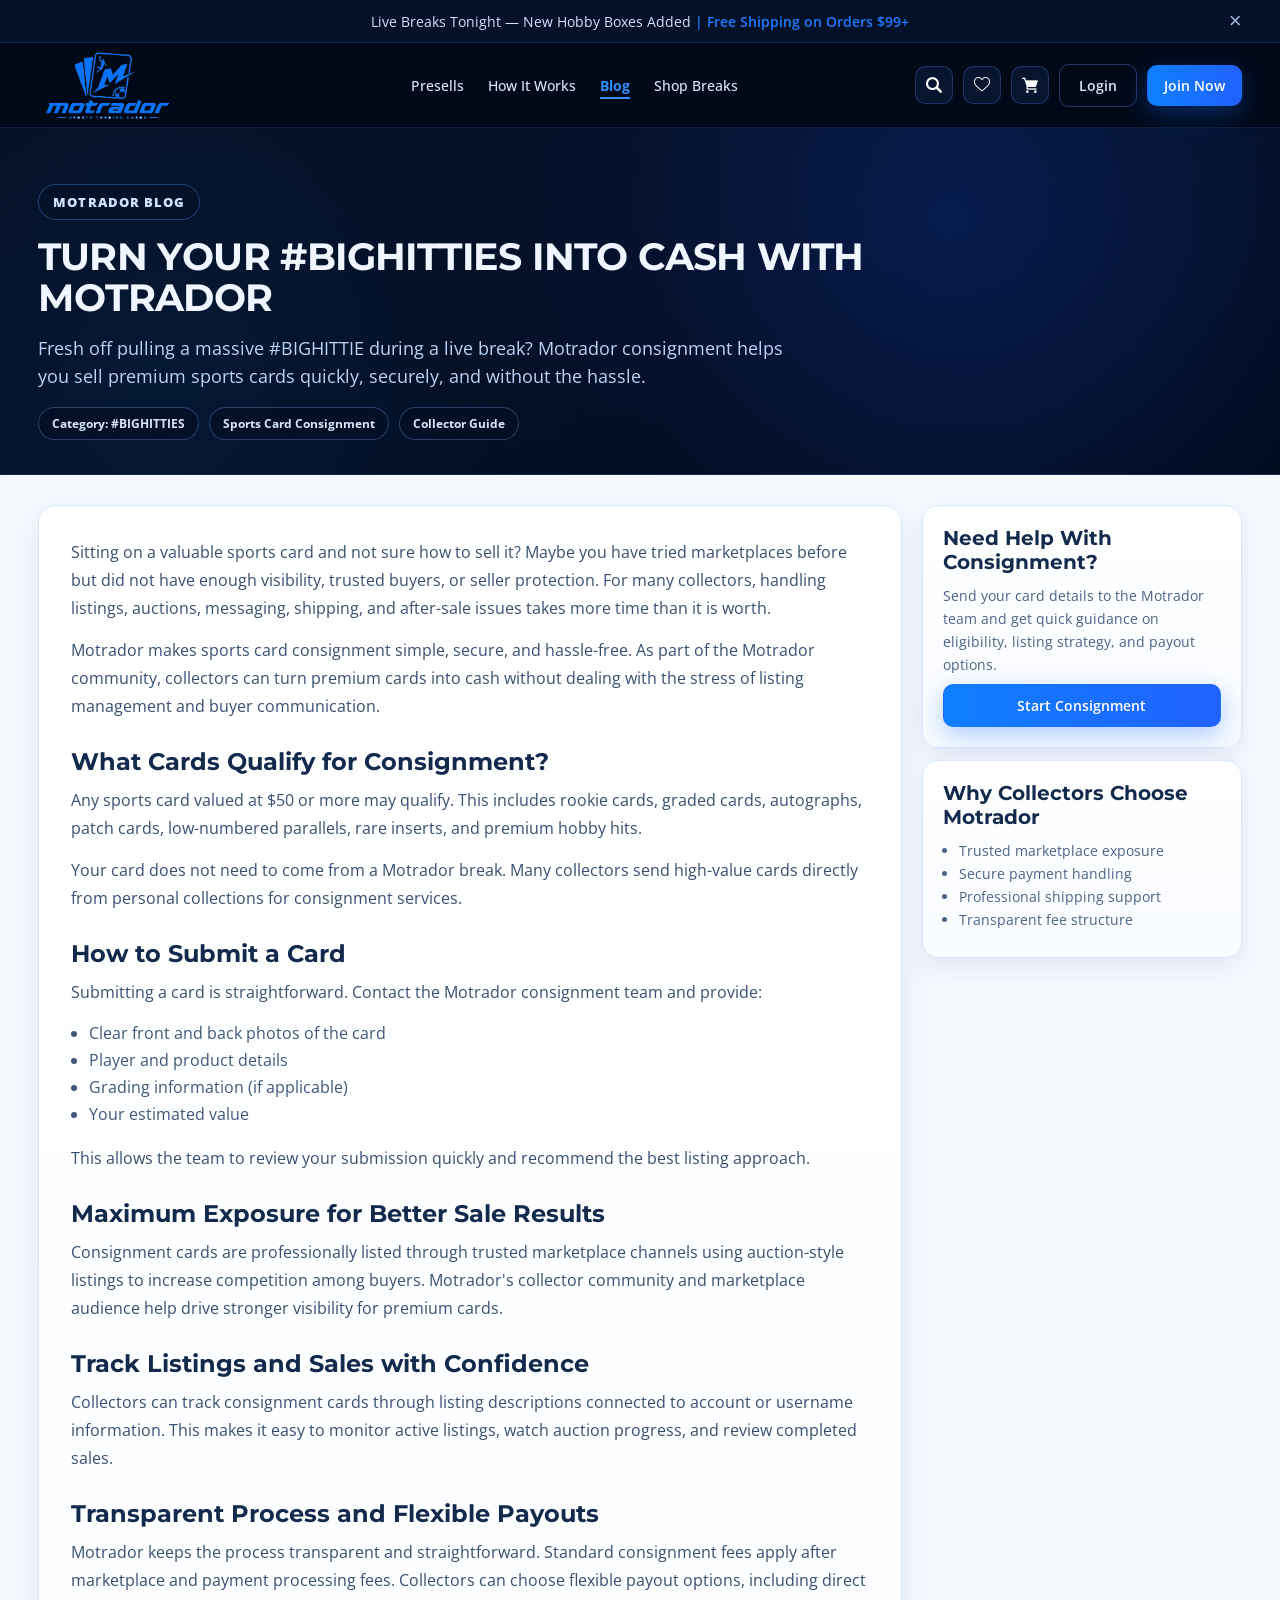
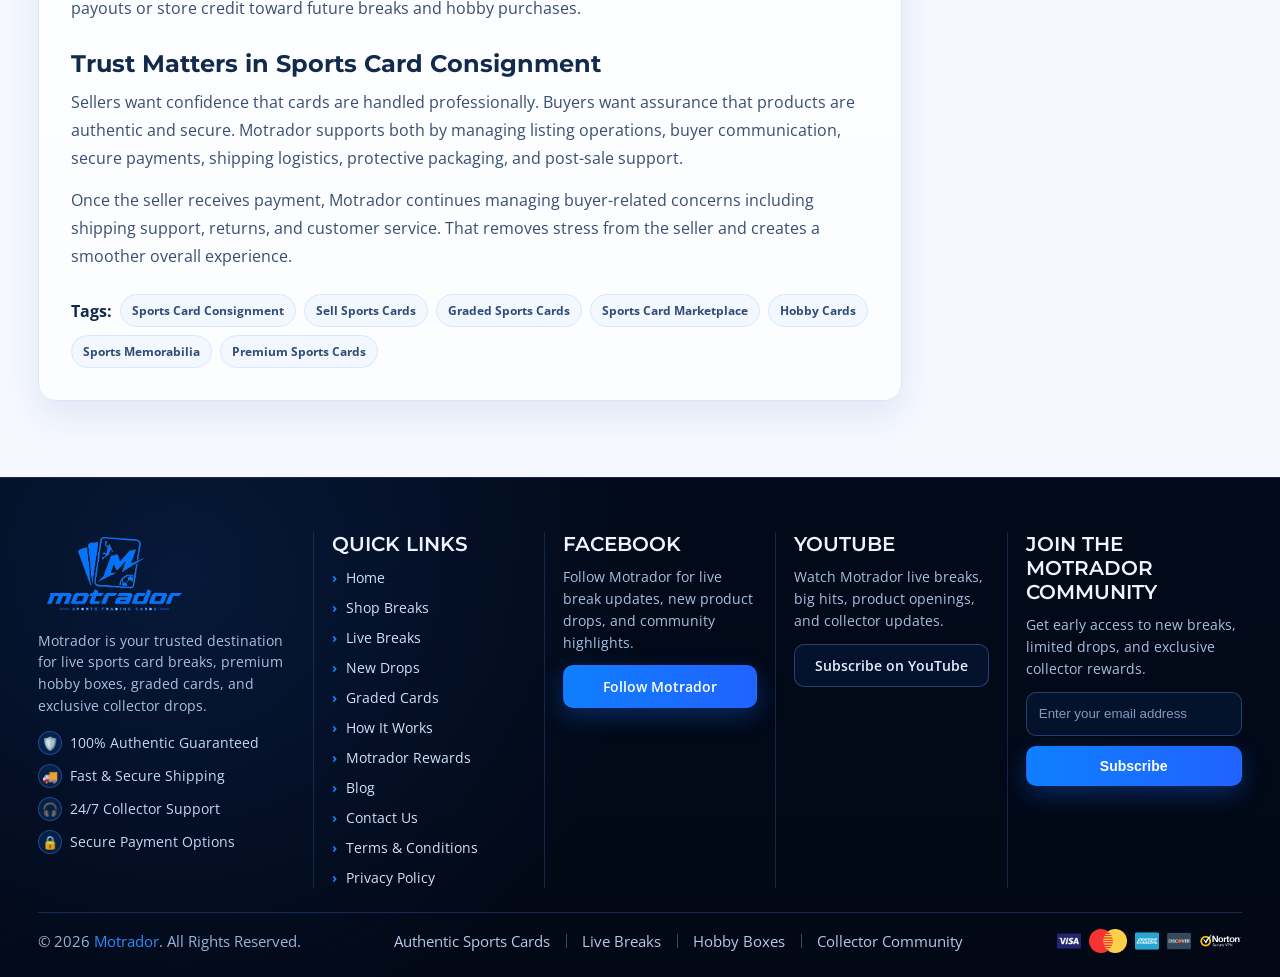
==== commit da692c44: "11th commit" ====
--- a/blog1.html
+++ b/blog1.html
@@ -43,9 +43,9 @@
                 <nav class="main-nav" id="mainNav">
                     <a href="./presells.html">Presells</a>
                     <a href="./how-it-works.html">How It Works</a>
-                    <a href="#">Watch The Breaks</a>
+                   
                     <a href="./blogs.html" class="active">Blog</a>
-                    <a href="#">Shop Breaks</a>
+                    <a href="./shop-breaks.html">Shop Breaks</a>
                 </nav>
 
                 <div class="header-actions">
@@ -226,8 +226,8 @@
                         <li><a href="#">Motrador Rewards</a></li>
                         <li><a href="./blogs.html">Blog</a></li>
                         <li><a href="#">Contact Us</a></li>
-                        <li><a href="#">Terms &amp; Conditions</a></li>
-                        <li><a href="#">Privacy Policy</a></li>
+                        <li><a href="./terms-condition.html">Terms &amp; Conditions</a></li>
+                        <li><a href="./privacy-policy.html">Privacy Policy</a></li>
                     </ul>
                 </section>
 
--- a/assets/css/styles.css
+++ b/assets/css/styles.css
@@ -3063,7 +3063,8 @@
 /* Premium hover system: header + banner + footer buttons */
 .site-header .btn,
 .hero .btn,
-.site-footer .btn {
+.site-footer .btn,
+.terms-cta-actions .btn {
     position: relative;
     overflow: hidden;
     isolation: isolate;
@@ -3073,7 +3074,8 @@
 
 .site-header .btn::before,
 .hero .btn::before,
-.site-footer .btn::before {
+.site-footer .btn::before,
+.terms-cta-actions .btn::before {
     content: "";
     position: absolute;
     top: 0;
@@ -3093,7 +3095,8 @@
 
 .site-header .btn::after,
 .hero .btn::after,
-.site-footer .btn::after {
+.site-footer .btn::after,
+.terms-cta-actions .btn::after {
     content: "";
     position: absolute;
     inset: -3px;
@@ -3107,39 +3110,46 @@
 
 .site-header .btn:hover,
 .hero .btn:hover,
-.site-footer .btn:hover {
+.site-footer .btn:hover,
+.terms-cta-actions .btn:hover {
     transform: translateY(-2px) scale(1.01);
     filter: saturate(1.08);
 }
 
 .site-header .btn:hover::before,
 .hero .btn:hover::before,
-.site-footer .btn:hover::before {
+.site-footer .btn:hover::before,
+.terms-cta-actions .btn:hover::before {
     left: 130%;
 }
 
 .site-header .btn:hover::after,
 .hero .btn:hover::after,
-.site-footer .btn:hover::after {
+.site-footer .btn:hover::after,
+.terms-cta-actions .btn:hover::after {
     opacity: 1;
     transform: scale(1);
 }
 
 .site-header .btn:active,
 .hero .btn:active,
-.site-footer .btn:active {
+.site-footer .btn:active,
+.terms-cta-actions .btn:active {
     transform: translateY(0) scale(0.99);
 }
 
 .site-header .btn-primary:hover,
 .hero .btn-primary:hover,
-.site-footer .btn-primary:hover {
+.site-footer .btn-primary:hover,
+.terms-cta-actions .btn-primary:hover {
     box-shadow: 0 12px 24px rgba(22, 107, 255, 0.38);
 }
 
 .site-header .btn-outline:hover,
 .hero .btn-dark:hover,
-.site-footer .btn-dark:hover {
+.site-footer .btn-dark:hover,
+.terms-cta-actions .btn-dark:hover,
+.terms-cta-actions .btn-outline:hover {
     border-color: rgba(98, 156, 255, 0.72);
     box-shadow: 0 10px 22px rgba(7, 31, 84, 0.46);
 }
@@ -3549,3 +3559,474 @@
     transform: translateY(0);
 }
 
+/* Terms & conditions page */
+.terms-content-wrap .container {
+    max-width: 980px;
+}
+
+.terms-page-main .blog-single-hero-card {
+    margin: 0 auto;
+    text-align: center;
+}
+
+.terms-page-main .blog-single-hero h1,
+.terms-page-main .blog-single-lead {
+    margin-left: auto;
+    margin-right: auto;
+}
+
+.terms-article {
+    padding: 34px;
+}
+
+.terms-block + .terms-block {
+    margin-top: 28px;
+    padding-top: 28px;
+    border-top: 1px solid #e2ecff;
+}
+
+.terms-block h2 {
+    margin: 0 0 12px;
+    font-size: clamp(22px, 2vw, 30px);
+    color: #10284b;
+    text-transform: uppercase;
+}
+
+.terms-block h3 {
+    margin: 20px 0 10px;
+    font-size: clamp(17px, 1.5vw, 21px);
+    color: #1b3f70;
+}
+
+.terms-block p {
+    margin-bottom: 12px;
+}
+
+.terms-block ul {
+    margin: 0 0 14px 20px;
+}
+
+.terms-block li {
+    margin-bottom: 6px;
+}
+
+.terms-cta-card {
+    margin-top: 22px;
+    background: linear-gradient(135deg, #091b38 0%, #102d5d 100%);
+    border: 1px solid rgba(93, 153, 255, 0.36);
+    border-radius: 18px;
+    box-shadow: 0 14px 32px rgba(10, 31, 67, 0.32);
+    padding: 28px;
+    display: flex;
+    justify-content: space-between;
+    align-items: center;
+    gap: 20px;
+}
+
+.terms-cta-kicker {
+    display: inline-block;
+    margin-bottom: 8px;
+    color: #9bc4ff;
+    font-size: 12px;
+    letter-spacing: 0.08em;
+    text-transform: uppercase;
+    font-weight: 700;
+}
+
+.terms-cta-card h2 {
+    margin: 0 0 8px;
+    color: #eef5ff;
+    font-size: clamp(24px, 2.2vw, 30px);
+    text-transform: uppercase;
+}
+
+.terms-cta-card p {
+    margin: 0;
+    color: #c5ddff;
+    line-height: 1.65;
+}
+
+.terms-cta-actions {
+    display: flex;
+    gap: 10px;
+    flex-wrap: wrap;
+    justify-content: flex-end;
+}
+
+.terms-cta-actions .btn {
+    min-width: 150px;
+    justify-content: center;
+}
+
+
+
+
+
+
+
+
+
+
+
+
+
+
+
+
+
+
+
+/*Shop-Breaks*/
+.shopbreak-sec *{
+    margin:0;
+    padding:0;
+    box-sizing:border-box;
+}
+
+.shopbreak-sec{
+    background:#fff;
+    color:#111827;
+    padding:50px 0;
+}
+
+.shopbreak-sec .shop-breaks{
+    max-width:1400px;
+    margin:auto;
+    padding:0 20px;
+}
+
+/* =========================
+TITLE
+========================= */
+
+.shopbreak-sec .top-small{
+    text-align:center;
+    text-transform:uppercase;
+    margin-bottom:8px;
+        color: #1f67e5;
+    font-size: 13px;
+    font-weight: 700;
+    letter-spacing: 0.8px;
+}
+
+.shopbreak-sec .main-title {
+    text-align: center;
+    font-size: 42px;
+    font-weight: 700;
+    line-height: 1;
+    margin-bottom: 16px;
+    letter-spacing: 0.6px;
+    font-family: 'Open Sans';
+}
+.shopbreak-sec .subtext{
+    max-width:760px;
+    margin:0 auto 40px;
+    text-align:center;
+}
+
+/* =========================
+FILTERS
+========================= */
+
+.shopbreak-sec .filters{
+    display:flex;
+    gap:18px;
+    margin-bottom:30px;
+}
+
+.shopbreak-sec .filter-box{
+   width:240px;
+    height:72px;
+    background:#fff;
+    border:1px solid #e5e7eb;
+    border-radius:14px;
+    padding:12px 50px 12px 18px;
+    position:relative;
+    cursor:pointer;
+    display:flex;
+    flex-direction:column;
+    justify-content:center;
+}
+
+.shopbreak-sec .filter-label{
+  font-size:11px;
+    color:#9ca3af;
+    text-transform:uppercase;
+    font-weight:700;
+    margin-bottom:4px;
+    line-height:1;
+
+}
+
+.shopbreak-sec .filter-value{
+    font-size:16px;
+    font-weight:700;
+    line-height:1.2;
+
+}
+.shopbreak-sec .select-wrap{
+    width:240px;
+    background:#fff;
+    border:1px solid #e5e7eb;
+    border-radius:16px;
+    padding:12px 18px;
+}
+.shopbreak-sec .select-wrap label{
+    display:block;
+    font-size:11px;
+    color:#9ca3af;
+    text-transform:uppercase;
+    font-weight:700;
+    margin-bottom:5px;
+}
+
+.shopbreak-sec .select-wrap select{
+    width:100%;
+    border:none;
+    outline:none;
+    background:transparent;
+    font-size:16px;
+    font-weight:700;
+    color:#111827;
+    cursor:pointer;
+}
+.shopbreak-sec .filter-box svg{
+  position:absolute;
+    right:18px;
+    top:50%;
+    transform:translateY(-50%);
+    width:18px;
+    height:18px;
+    stroke:#111827;
+    pointer-events:none;
+}
+
+.shopbreak-sec .search-box{
+    flex:1;
+    position:relative;
+}
+
+.shopbreak-sec .search-box input{
+    width:100%;
+    height:100%;
+    min-height:72px;
+    background:#fff;
+    border:1px solid #e5e7eb;
+    border-radius:14px;
+    padding:0 20px 0 58px;
+    outline:none;
+    font-size:16px;
+}
+
+.shopbreak-sec .search-box svg{
+    position:absolute;
+    left:20px;
+    top:50%;
+    transform:translateY(-50%);
+    width:22px;
+    stroke:#6b7280;
+}
+
+/* =========================
+CARDS
+========================= */
+
+.shopbreak-sec .cards-grid{
+    display:grid;
+    grid-template-columns:repeat(5,1fr);
+    gap:20px;
+}
+
+.shopbreak-sec .break-card{
+    background:#fff;
+    border-radius:16px;
+    overflow:hidden;
+    border:1px solid #e5e7eb;
+    transition:.3s ease;
+    display:flex;
+    flex-direction:column;
+}
+
+.shopbreak-sec .break-card:hover{
+    transform:translateY(-8px);
+    box-shadow:0 20px 40px rgba(0,0,0,.12);
+}
+
+.shopbreak-sec .card-image{
+    height:240px;
+    position:relative;
+    overflow:hidden;
+}
+
+.shopbreak-sec .card-image img{
+    width:100%;
+    height:100%;
+    object-fit:cover;
+    display:block;
+}
+
+.shopbreak-sec .tag{
+    position:absolute;
+    top:12px;
+    left:12px;
+    padding:7px 12px;
+    border-radius:8px;
+    color:#fff;
+    font-size:11px;
+    font-weight:800;
+    text-transform:uppercase;
+}
+
+.shopbreak-sec .red{
+    background:#ef4444;
+}
+
+.shopbreak-sec .orange{
+    background:#f97316;
+}
+
+.shopbreak-sec .blue{
+    background:#2563eb;
+}
+
+.shopbreak-sec .green{
+    background:#16a34a;
+}
+
+.shopbreak-sec .purple{
+    background:#7c3aed;
+}
+
+.shopbreak-sec .card-content{
+    padding:18px;
+    display:flex;
+    flex-direction:column;
+    flex:1;
+}
+
+.shopbreak-sec .card-title{
+    font-size:22px;
+    font-weight:800;
+    line-height:1.3;
+    margin-bottom:12px;
+}
+
+.shopbreak-sec .card-desc{
+    color:#6b7280;
+    font-size:14px;
+    line-height:1.7;
+    margin-bottom:18px;
+}
+
+.shopbreak-sec .price{
+    font-size:22px;
+    font-weight:900;
+    margin-bottom:15px;
+}
+
+.shopbreak-sec .meta{
+    display:flex;
+    align-items:center;
+    gap:8px;
+    color:#4b5563;
+    font-size:14px;
+    margin-bottom:10px;
+}
+
+.shopbreak-sec .meta svg{
+    width:16px;
+    stroke:#2454ff;
+}
+
+.shopbreak-sec .buttons{
+    display:flex;
+    gap:10px;
+    margin-top:auto;
+}
+
+.shopbreak-sec .btn{
+    flex:1;
+    height:44px;
+    border:none;
+    border-radius:10px;
+    font-size:14px;
+    font-weight:700;
+    cursor:pointer;
+    transition:.3s ease;
+}
+
+.shopbreak-sec .btn:hover{
+    transform:translateY(-2px);
+}
+
+.shopbreak-sec .btn-outline{
+    background:#fff;
+    border:1px solid #d1d5db;
+}
+
+.shopbreak-sec .btn-primary{
+    background:#2454ff;
+    color:#fff;
+}
+
+/* =========================
+FEATURES
+========================= */
+
+.shopbreak-sec .features{
+    margin-top:40px;
+    display:grid;
+    grid-template-columns:1fr 1fr;
+    gap:24px;
+}
+
+.shopbreak-sec .feature-box{
+    background:#fff;
+    border:1px solid #e5e7eb;
+    border-radius:20px;
+    padding:30px;
+}
+
+.shopbreak-sec .feature-title{
+    text-align:center;
+    font-size:28px;
+    font-weight:900;
+    margin-bottom:30px;
+}
+
+.shopbreak-sec .feature-grid{
+    display:grid;
+    grid-template-columns:repeat(4,1fr);
+    gap:20px;
+}
+
+.shopbreak-sec .feature-item{
+    text-align:center;
+}
+
+.shopbreak-sec .feature-icon{
+    width:62px;
+    height:62px;
+    border-radius:16px;
+    background:#f3f4f6;
+    display:flex;
+    align-items:center;
+    justify-content:center;
+    margin:auto auto 14px;
+}
+
+.shopbreak-sec .feature-icon svg{
+    width:28px;
+    stroke:#2454ff;
+}
+
+.shopbreak-sec .feature-item h4{
+    font-size:14px;
+    line-height:1.5;
+}
+/*Shop-Breaks*/
+
+
+/* =========================
+RESPONSIVE
+========================= */
--- a/assets/css/responsive.css
+++ b/assets/css/responsive.css
@@ -2312,6 +2312,84 @@
     }
 }
 
+/* Final hardening: terms/privacy page responsiveness */
+@media (max-width: 1024px) {
+    .blog-single-main.terms-page-main .blog-single-content-wrap {
+        padding: 22px 0 56px;
+    }
+
+    .blog-single-main.terms-page-main .terms-content-wrap .container {
+        width: min(960px, 94%);
+    }
+
+    .blog-single-main.terms-page-main .terms-article,
+    .blog-single-main.terms-page-main .terms-cta-card {
+        max-width: 100%;
+    }
+}
+
+@media (max-width: 768px) {
+    .blog-single-main.terms-page-main .terms-content-wrap .container {
+        width: 95%;
+    }
+
+    .blog-single-main.terms-page-main .terms-article {
+        padding: 18px;
+        border-radius: 14px;
+    }
+
+    .blog-single-main.terms-page-main .terms-block ul {
+        margin-left: 18px;
+    }
+
+    .blog-single-main.terms-page-main .terms-cta-card {
+        padding: 18px;
+        border-radius: 14px;
+    }
+
+    .blog-single-main.terms-page-main .terms-cta-actions {
+        width: 100%;
+        gap: 8px;
+    }
+
+    .blog-single-main.terms-page-main .terms-cta-actions .btn {
+        min-width: 0;
+        width: 100%;
+    }
+}
+
+@media (max-width: 480px) {
+    .blog-single-main.terms-page-main .blog-single-hero {
+        padding: 24px 0 16px;
+    }
+
+    .blog-single-main.terms-page-main .blog-single-kicker {
+        letter-spacing: 0.06em;
+        padding: 6px 10px;
+    }
+
+    .blog-single-main.terms-page-main .blog-single-hero h1 {
+        line-height: 1.14;
+    }
+
+    .blog-single-main.terms-page-main .terms-article {
+        padding: 14px 12px;
+    }
+
+    .blog-single-main.terms-page-main .terms-block + .terms-block {
+        margin-top: 18px;
+        padding-top: 18px;
+    }
+
+    .blog-single-main.terms-page-main .terms-block li {
+        margin-bottom: 5px;
+    }
+
+    .blog-single-main.terms-page-main .terms-cta-card {
+        padding: 14px 12px;
+    }
+}
+
 /* How it works (how-it-works.html) */
 @media (max-width: 1200px) {
     .hiw-card-grid {
@@ -2691,6 +2769,12 @@
 
     .blog-single-article,
     .blog-single-aside {
+        min-width: 0;
+    }
+
+    .terms-page-main .blog-single-hero-card,
+    .terms-page-main .terms-article,
+    .terms-page-main .terms-cta-card {
         min-width: 0;
     }
 }
@@ -2792,6 +2876,62 @@
         overflow-wrap: anywhere;
         word-break: break-word;
     }
+
+    .terms-page-main {
+        overflow-x: hidden;
+    }
+
+    .terms-page-main .blog-single-hero {
+        padding: 36px 0 22px;
+    }
+
+    .terms-page-main .blog-single-hero h1 {
+        font-size: clamp(24px, 6.5vw, 32px);
+        line-height: 1.12;
+        margin-bottom: 12px;
+        overflow-wrap: anywhere;
+        word-break: break-word;
+    }
+
+    .terms-page-main .blog-single-lead {
+        font-size: 15px;
+        line-height: 1.55;
+        overflow-wrap: anywhere;
+        word-break: break-word;
+    }
+
+    .terms-article {
+        padding: 20px;
+    }
+
+    .terms-block + .terms-block {
+        margin-top: 22px;
+        padding-top: 22px;
+    }
+
+    .terms-block h2 {
+        font-size: clamp(20px, 5vw, 25px);
+    }
+
+    .terms-block h3 {
+        font-size: clamp(16px, 4vw, 19px);
+    }
+
+    .terms-cta-card {
+        flex-direction: column;
+        align-items: flex-start;
+        padding: 20px;
+        margin-top: 16px;
+    }
+
+    .terms-cta-actions {
+        width: 100%;
+        justify-content: stretch;
+    }
+
+    .terms-cta-actions .btn {
+        flex: 1 1 100%;
+    }
 }
 
 @media (max-width: 480px) {
@@ -2846,6 +2986,38 @@
     .blog-aside-card .btn {
         min-height: 42px;
     }
+
+    .terms-page-main .blog-single-hero {
+        padding: 28px 0 18px;
+    }
+
+    .terms-page-main .blog-single-hero h1 {
+        font-size: clamp(22px, 7.2vw, 28px);
+    }
+
+    .terms-page-main .blog-single-lead {
+        font-size: 14px;
+    }
+
+    .terms-article {
+        padding: 14px;
+    }
+
+    .terms-block h2 {
+        margin-bottom: 10px;
+    }
+
+    .terms-block ul {
+        margin-left: 16px;
+    }
+
+    .terms-cta-card {
+        padding: 16px;
+    }
+
+    .terms-cta-card h2 {
+        font-size: clamp(20px, 7vw, 24px);
+    }
 }
 
 @media (max-width: 360px) {
@@ -2856,4 +3028,71 @@
     .blog-single-kicker {
         font-size: 11px;
     }
-}+
+    .terms-page-main .blog-single-hero h1 {
+        font-size: clamp(20px, 7vw, 24px);
+    }
+
+    .terms-page-main .blog-single-kicker {
+        font-size: 11px;
+    }
+
+    .terms-page-main .terms-block ul {
+        margin-left: 14px;
+    }
+}
+
+
+@media(max-width:1300px){
+
+    .shopbreak-sec .cards-grid{
+        grid-template-columns:repeat(4,1fr);
+    }
+
+}
+
+@media(max-width:1100px){
+
+    .shopbreak-sec .cards-grid{
+        grid-template-columns:repeat(3,1fr);
+    }
+
+    .shopbreak-sec .features{
+        grid-template-columns:1fr;
+    }
+
+}
+
+@media(max-width:768px){
+
+    .shopbreak-sec .main-title{
+        font-size:42px;
+    }
+
+    .shopbreak-sec .filters{
+        flex-direction:column;
+    }
+
+    .shopbreak-sec .filter-box{
+        width:100%;
+    }
+
+    .shopbreak-sec .cards-grid{
+        grid-template-columns:1fr;
+    }
+
+    .shopbreak-sec .feature-grid{
+        grid-template-columns:repeat(2,1fr);
+    }
+
+}
+
+
+
+
+
+
+
+
+
+
